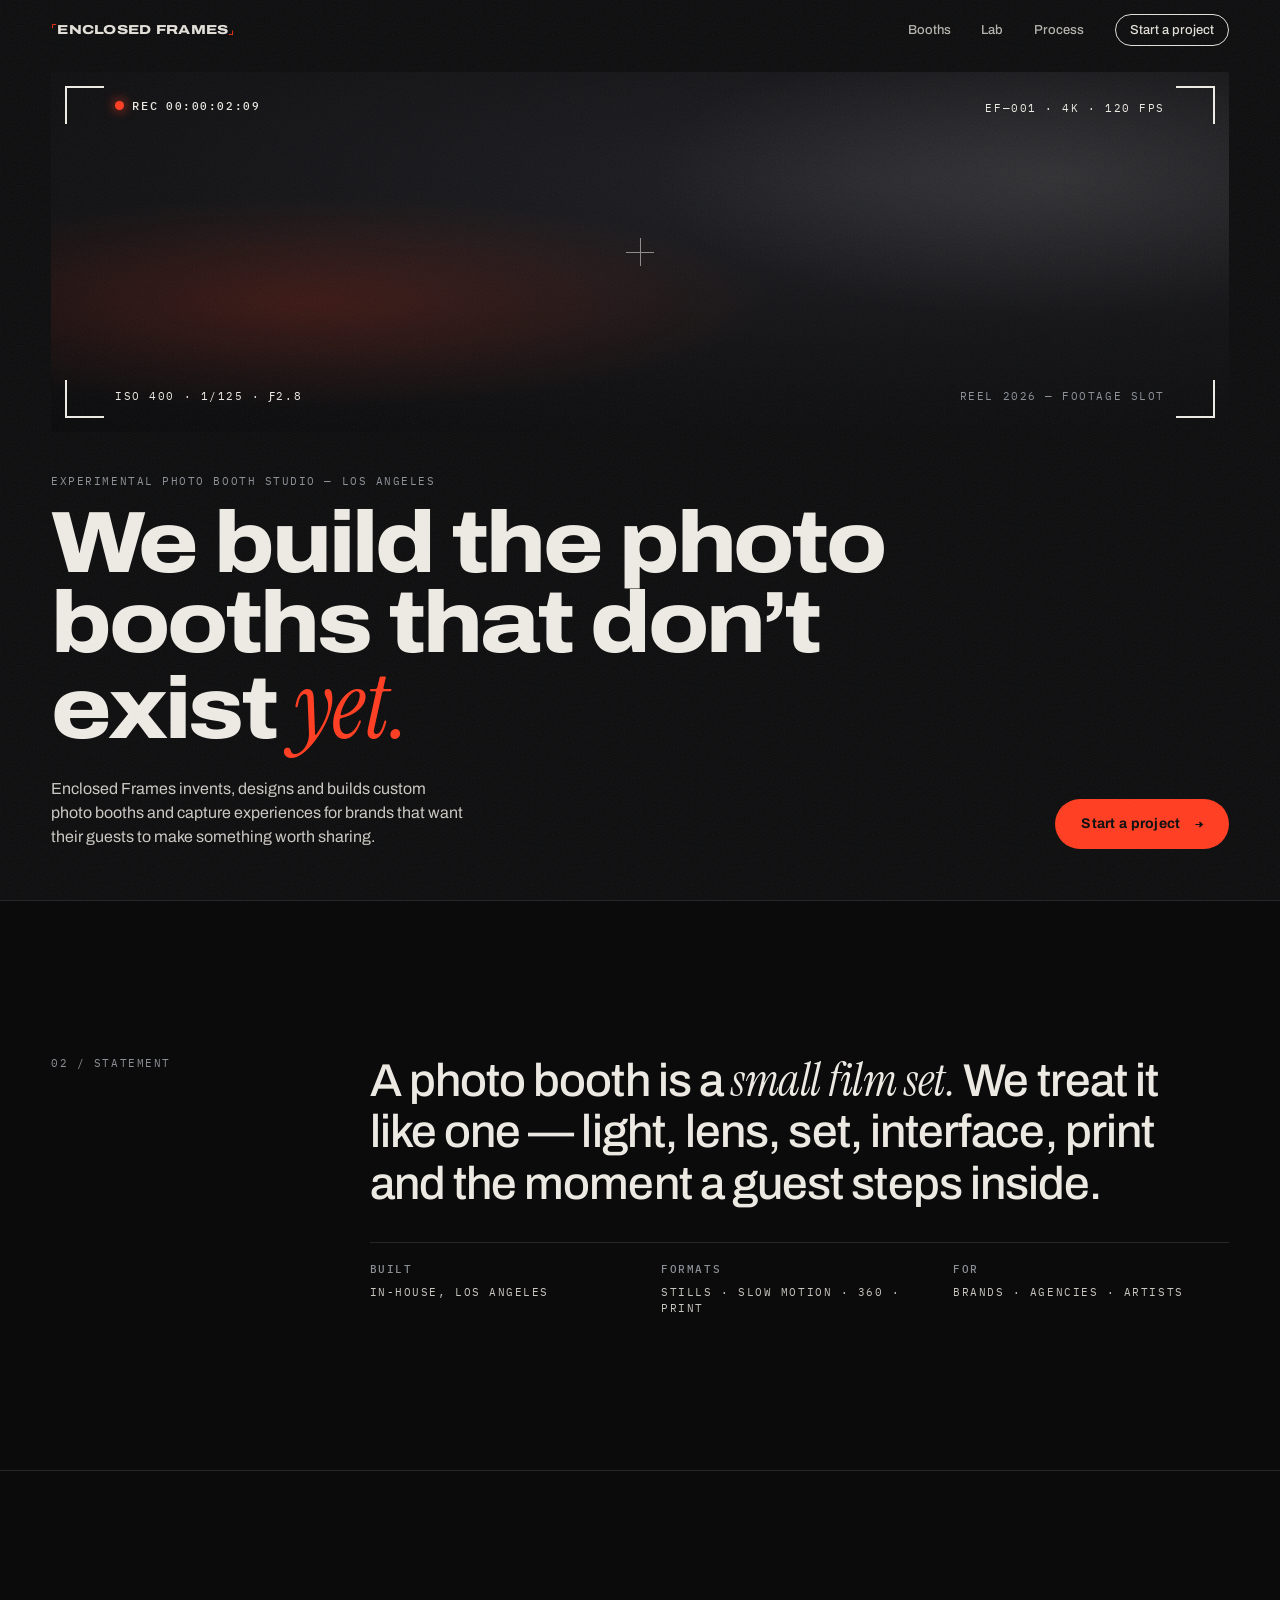
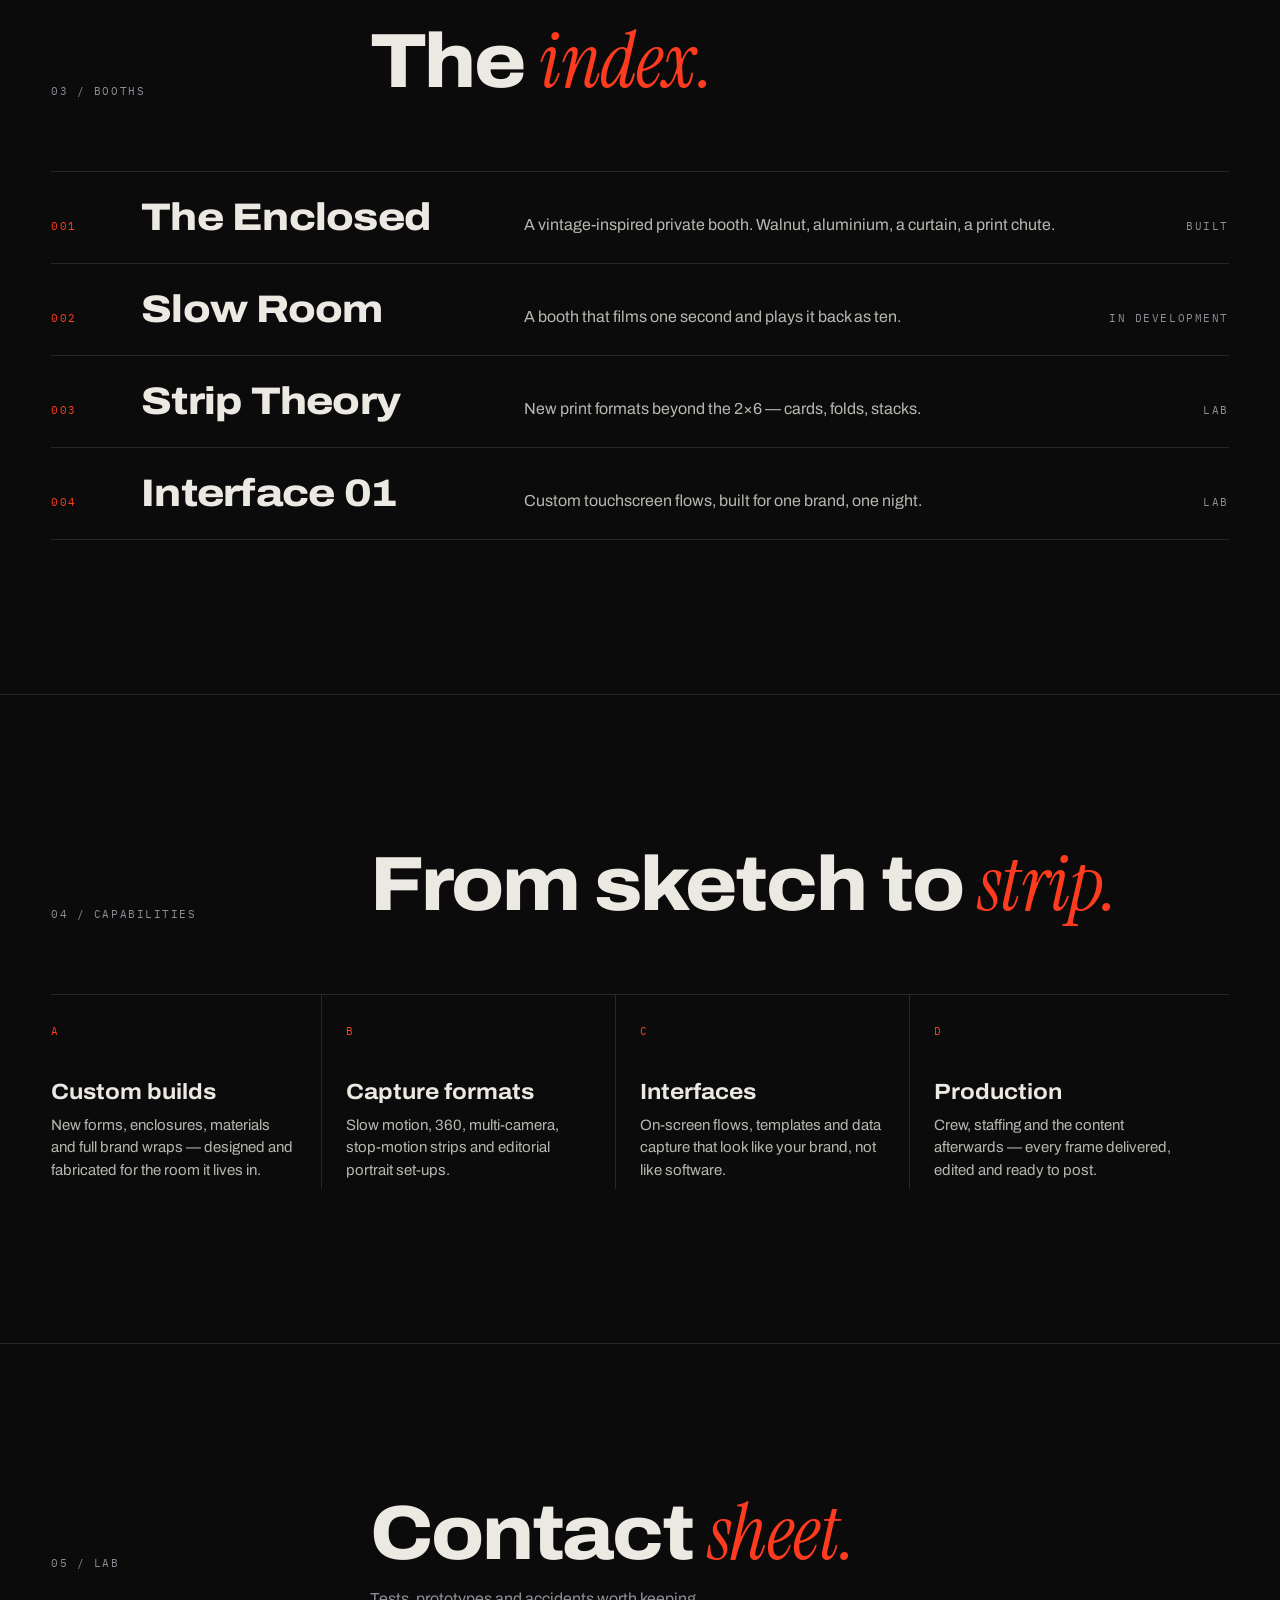
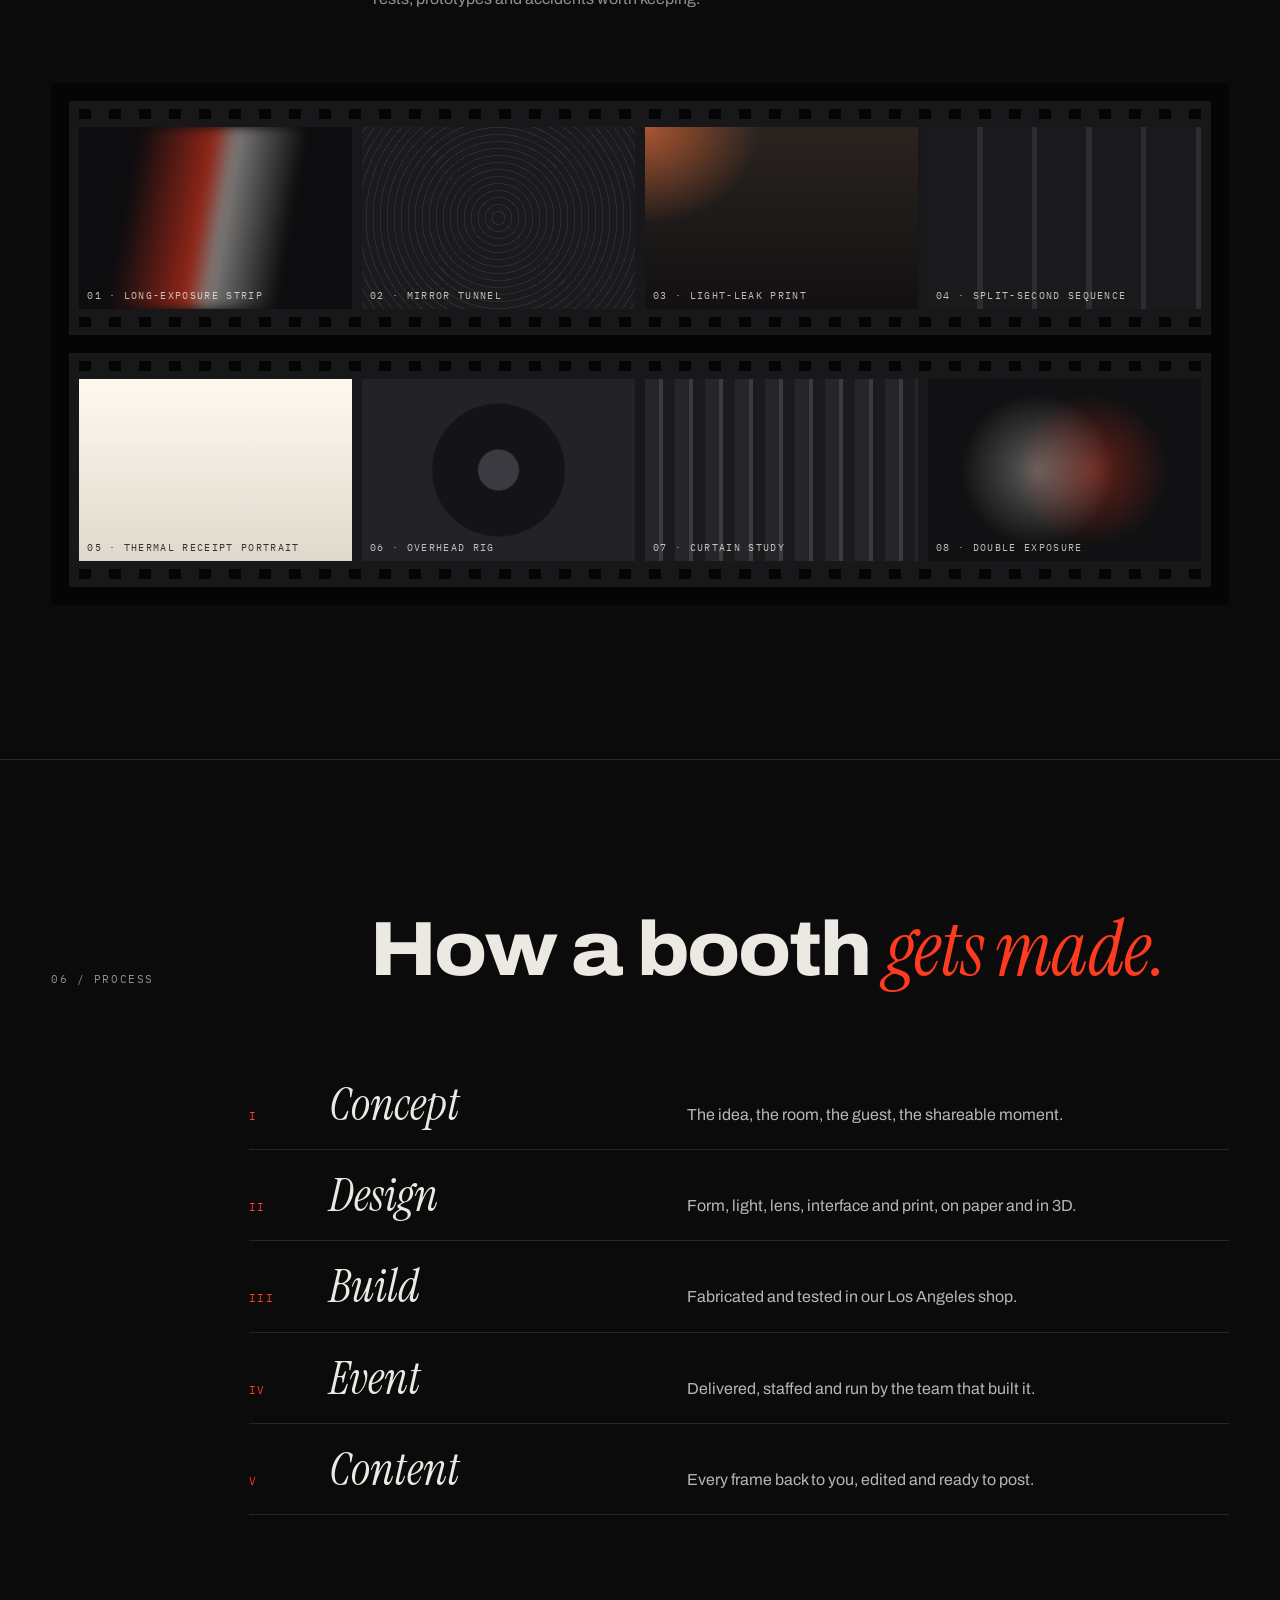
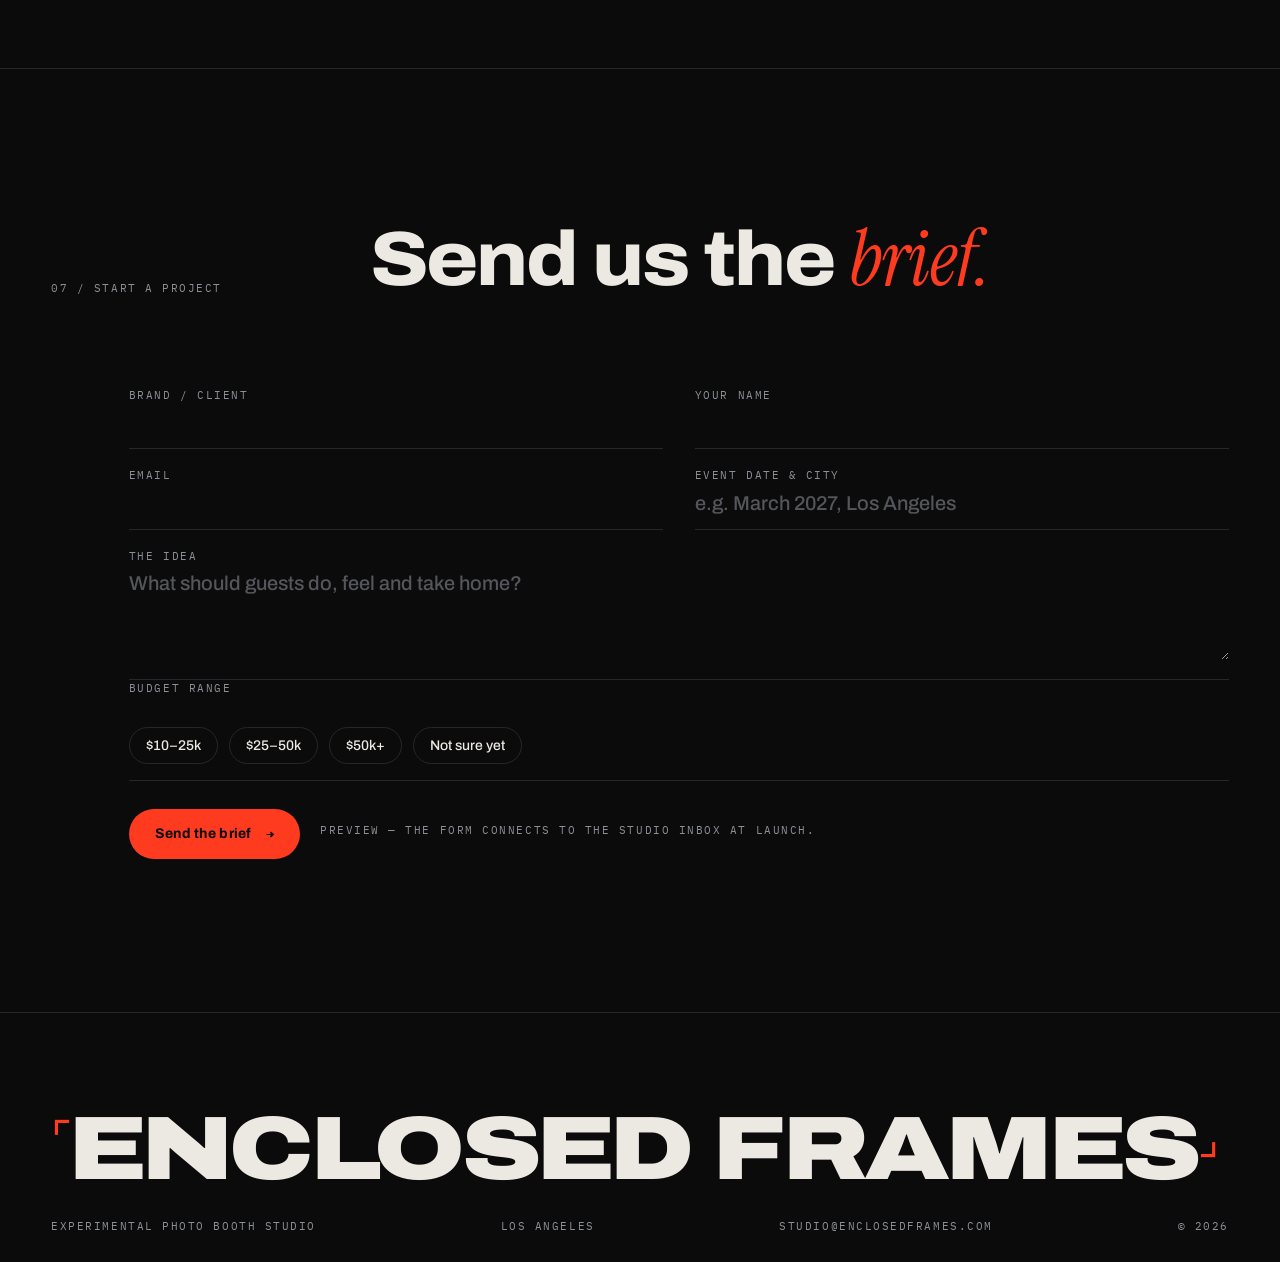
==== index.html @ 7ecc2f91 "Homepage concept: experimental photo booth studio Editorial production identity: off-black/paper/alu" ====
<!DOCTYPE html>
<html lang="en">
<head>
  <meta charset="UTF-8">
  <meta name="viewport" content="width=device-width, initial-scale=1, viewport-fit=cover">
  <title>Enclosed Frames — Experimental Photo Booth Studio</title>
  <meta name="description" content="Enclosed Frames is an experimental photo booth studio in Los Angeles. We invent, design and build photo booths that don't exist yet.">
  <meta name="theme-color" content="#0B0B0C">
  <meta name="color-scheme" content="dark">
  <link rel="icon" href="favicon.svg" type="image/svg+xml">
  <link rel="preconnect" href="https://fonts.googleapis.com">
  <link rel="preconnect" href="https://fonts.gstatic.com" crossorigin>
  <link href="https://fonts.googleapis.com/css2?family=Archivo:wdth,wght@62..125,300..900&family=IBM+Plex+Mono:wght@400;500&family=Instrument+Serif:ital@0;1&display=swap" rel="stylesheet">
  <link rel="stylesheet" href="styles.css">
</head>
<body>
  <header class="top">
    <a class="mark" href="#top" aria-label="Enclosed Frames home"><span class="br">⌜</span>Enclosed Frames<span class="br">⌟</span></a>
    <nav aria-label="Primary">
      <a href="#booths">Booths</a><a href="#lab">Lab</a><a href="#process">Process</a>
      <a class="cta" href="#brief">Start a project</a>
    </nav>
  </header>

  <main id="top">
    <!-- 01 · HERO — a live viewfinder. The reel drops into .vf-media when footage exists. -->
    <section class="hero">
      <div class="vf" aria-hidden="true">
        <span class="c tl"></span><span class="c tr"></span><span class="c bl"></span><span class="c br"></span>
        <div class="vf-media"></div>
        <div class="hud hud-tl"><span class="rec"></span>REC <span class="mono" id="tc">00:00:00:00</span></div>
        <div class="hud hud-tr mono">EF—001 · 4K · 120 FPS</div>
        <div class="hud hud-bl mono">ISO 400 · 1/125 · ƒ2.8</div>
        <div class="hud hud-br mono">REEL 2026 — FOOTAGE SLOT</div>
        <div class="vf-cross"></div>
      </div>
      <div class="hero-copy">
        <p class="kicker mono">Experimental photo booth studio — Los Angeles</p>
        <h1>We build the photo booths that don’t exist <em>yet.</em></h1>
        <div class="hero-foot">
          <p>Enclosed Frames invents, designs and builds custom photo booths and capture experiences for brands that want their guests to make something worth sharing.</p>
          <a class="btn" href="#brief">Start a project <span>→</span></a>
        </div>
      </div>
    </section>

    <!-- 02 · STATEMENT -->
    <section class="statement reveal">
      <p class="idx mono">02 / Statement</p>
      <p class="big">A photo booth is a <em>small film set.</em> We treat it like one — light, lens, set, interface, print and the moment a guest steps inside.</p>
      <ul class="facts mono">
        <li><b>Built</b>In-house, Los Angeles</li>
        <li><b>Formats</b>Stills · Slow motion · 360 · Print</li>
        <li><b>For</b>Brands · Agencies · Artists</li>
      </ul>
    </section>

    <!-- 03 · BOOTHS — an index, like a production slate. Replace placeholders with real projects + footage. -->
    <section class="booths reveal" id="booths">
      <div class="sec-head"><p class="idx mono">03 / Booths</p><h2>The <em>index.</em></h2></div>
      <ol class="index">
        <li><span class="n mono">001</span><span class="t">The Enclosed</span><span class="d">A vintage-inspired private booth. Walnut, aluminium, a curtain, a print chute.</span><span class="s mono">Built</span></li>
        <li><span class="n mono">002</span><span class="t">Slow Room</span><span class="d">A booth that films one second and plays it back as ten.</span><span class="s mono">In development</span></li>
        <li><span class="n mono">003</span><span class="t">Strip Theory</span><span class="d">New print formats beyond the 2×6 — cards, folds, stacks.</span><span class="s mono">Lab</span></li>
        <li><span class="n mono">004</span><span class="t">Interface 01</span><span class="d">Custom touchscreen flows, built for one brand, one night.</span><span class="s mono">Lab</span></li>
      </ol>
    </section>

    <!-- 04 · CAPABILITIES -->
    <section class="caps reveal">
      <div class="sec-head"><p class="idx mono">04 / Capabilities</p><h2>From sketch to <em>strip.</em></h2></div>
      <div class="grid">
        <article><p class="mono">A</p><h3>Custom builds</h3><p>New forms, enclosures, materials and full brand wraps — designed and fabricated for the room it lives in.</p></article>
        <article><p class="mono">B</p><h3>Capture formats</h3><p>Slow motion, 360, multi-camera, stop-motion strips and editorial portrait set-ups.</p></article>
        <article><p class="mono">C</p><h3>Interfaces</h3><p>On-screen flows, templates and data capture that look like your brand, not like software.</p></article>
        <article><p class="mono">D</p><h3>Production</h3><p>Crew, staffing and the content afterwards — every frame delivered, edited and ready to post.</p></article>
      </div>
    </section>

    <!-- 05 · LAB — a contact sheet. Each frame is a slot for a test still or clip. -->
    <section class="lab reveal" id="lab">
      <div class="sec-head"><p class="idx mono">05 / Lab</p><h2>Contact <em>sheet.</em></h2><p class="sub">Tests, prototypes and accidents worth keeping.</p></div>
      <div class="sheet">
        <div class="strip">
          <figure class="f f1"><figcaption class="mono">01 · Long-exposure strip</figcaption></figure>
          <figure class="f f2"><figcaption class="mono">02 · Mirror tunnel</figcaption></figure>
          <figure class="f f3"><figcaption class="mono">03 · Light-leak print</figcaption></figure>
          <figure class="f f4"><figcaption class="mono">04 · Split-second sequence</figcaption></figure>
        </div>
        <div class="strip">
          <figure class="f f5"><figcaption class="mono">05 · Thermal receipt portrait</figcaption></figure>
          <figure class="f f6"><figcaption class="mono">06 · Overhead rig</figcaption></figure>
          <figure class="f f7"><figcaption class="mono">07 · Curtain study</figcaption></figure>
          <figure class="f f8"><figcaption class="mono">08 · Double exposure</figcaption></figure>
        </div>
      </div>
    </section>

    <!-- 06 · PROCESS — film credits -->
    <section class="process reveal" id="process">
      <div class="sec-head"><p class="idx mono">06 / Process</p><h2>How a booth <em>gets made.</em></h2></div>
      <ol class="credits">
        <li><span class="mono">I</span><b>Concept</b><span>The idea, the room, the guest, the shareable moment.</span></li>
        <li><span class="mono">II</span><b>Design</b><span>Form, light, lens, interface and print, on paper and in 3D.</span></li>
        <li><span class="mono">III</span><b>Build</b><span>Fabricated and tested in our Los Angeles shop.</span></li>
        <li><span class="mono">IV</span><b>Event</b><span>Delivered, staffed and run by the team that built it.</span></li>
        <li><span class="mono">V</span><b>Content</b><span>Every frame back to you, edited and ready to post.</span></li>
      </ol>
    </section>

    <!-- 07 · BRIEF — a call sheet -->
    <section class="brief reveal" id="brief">
      <div class="sec-head"><p class="idx mono">07 / Start a project</p><h2>Send us the <em>brief.</em></h2></div>
      <form class="callsheet" id="briefForm" novalidate>
        <label><span class="mono">Brand / Client</span><input name="brand" required autocomplete="organization"></label>
        <label><span class="mono">Your name</span><input name="name" required autocomplete="name"></label>
        <label><span class="mono">Email</span><input name="email" type="email" required autocomplete="email"></label>
        <label><span class="mono">Event date &amp; city</span><input name="when" placeholder="e.g. March 2027, Los Angeles"></label>
        <label class="wide"><span class="mono">The idea</span><textarea name="idea" rows="4" placeholder="What should guests do, feel and take home?"></textarea></label>
        <fieldset class="wide"><legend class="mono">Budget range</legend>
          <label class="chip"><input type="radio" name="budget" value="10-25k"><span>$10–25k</span></label>
          <label class="chip"><input type="radio" name="budget" value="25-50k"><span>$25–50k</span></label>
          <label class="chip"><input type="radio" name="budget" value="50k+"><span>$50k+</span></label>
          <label class="chip"><input type="radio" name="budget" value="unsure"><span>Not sure yet</span></label>
        </fieldset>
        <div class="wide send"><button class="btn" type="submit">Send the brief <span>→</span></button><p class="note mono" id="briefNote">Preview — the form connects to the studio inbox at launch.</p></div>
      </form>
    </section>
  </main>

  <footer class="foot">
    <p class="wordmark"><span class="br">⌜</span>Enclosed Frames<span class="br">⌟</span></p>
    <div class="foot-row mono"><span>Experimental photo booth studio</span><span>Los Angeles</span><a href="mailto:studio@enclosedframes.com">studio@enclosedframes.com</a><span>© <span id="yr">2026</span></span></div>
  </footer>
  <script src="main.js" defer></script>
</body>
</html>
---- styles.css ----
/* Enclosed Frames — identity
   Ink #0B0B0C · Paper #ECE9E3 · Aluminium #8C9096 · Line #26272A · Tally Red #FF3B1F (the camera's REC light: use sparingly)
   Archivo (wide, heavy) for display · Instrument Serif italic for one word per headline · IBM Plex Mono for slate/timecode labels.
   Brand device: viewfinder crop brackets ⌜ ⌟. */
:root {
  --ink: #0B0B0C; --ink-2: #131315; --paper: #ECE9E3; --alu: #8C9096; --line: #26272A; --tally: #FF3B1F;
  --sans: 'Archivo', 'Helvetica Neue', Arial, sans-serif; --serif: 'Instrument Serif', Georgia, serif; --mono: 'IBM Plex Mono', ui-monospace, monospace;
  --pad: clamp(16px, 4vw, 56px);
}
* { box-sizing: border-box; margin: 0; padding: 0; }
html { scroll-behavior: smooth; -webkit-text-size-adjust: 100%; }
body { background: var(--ink); color: var(--paper); font: 400 16px/1.5 var(--sans); -webkit-font-smoothing: antialiased; overflow-x: hidden; }
a { color: inherit; text-decoration: none; }
.mono { font-family: var(--mono); font-size: 11px; letter-spacing: .14em; text-transform: uppercase; }
em { font-family: var(--serif); font-style: italic; font-weight: 400; letter-spacing: -.01em; }
.br { color: var(--tally); font-family: var(--mono); font-weight: 400; }

/* film grain over everything */
body::after { content: ''; position: fixed; inset: 0; pointer-events: none; z-index: 50; opacity: .07; mix-blend-mode: screen;
  background-image: url("data:image/svg+xml,%3Csvg xmlns='http://www.w3.org/2000/svg' width='160' height='160'%3E%3Cfilter id='n'%3E%3CfeTurbulence type='fractalNoise' baseFrequency='.9' numOctaves='3' stitchTiles='stitch'/%3E%3C/filter%3E%3Crect width='100%25' height='100%25' filter='url(%23n)'/%3E%3C/svg%3E"); }

/* top bar */
.top { position: fixed; z-index: 40; inset: 0 0 auto; display: flex; justify-content: space-between; align-items: center; gap: 16px;
  padding: calc(14px + env(safe-area-inset-top)) var(--pad) 14px; mix-blend-mode: difference; }
.mark { font: 800 13px/1 var(--sans); font-stretch: 125%; letter-spacing: .02em; text-transform: uppercase; white-space: nowrap; }
.mark .br { mix-blend-mode: normal; }
nav { display: flex; gap: clamp(12px, 2.4vw, 32px); align-items: center; font: 500 13px var(--sans); }
nav a:not(.cta) { opacity: .8; } nav a:hover { opacity: 1; }
nav .cta { border: 1px solid currentColor; padding: 8px 14px; border-radius: 999px; }
@media (max-width: 720px) { nav a:not(.cta) { display: none; } }

/* hero: live viewfinder */
.hero { min-height: 100svh; display: grid; grid-template-rows: auto auto; align-content: space-between; padding: calc(72px + env(safe-area-inset-top)) var(--pad) var(--pad); gap: clamp(20px, 4vh, 40px); }
.vf { position: relative; height: clamp(220px, 40vh, 520px); border-radius: 2px; overflow: hidden;
  background: radial-gradient(120% 90% at 70% 30%, #1d1d21 0%, #0f0f11 55%, #070708 100%); }
.vf-media { position: absolute; inset: 0; }
.vf-media::before { content: ''; position: absolute; inset: -20%; background:
  radial-gradient(40% 30% at 30% 60%, rgba(255,59,31,.18), transparent 70%), radial-gradient(35% 40% at 75% 35%, rgba(236,233,227,.10), transparent 70%);
  animation: drift 14s ease-in-out infinite alternate; }
@keyframes drift { to { transform: translate3d(6%, -4%, 0) scale(1.08); } }
.c { position: absolute; width: clamp(22px, 3vw, 40px); height: clamp(22px, 3vw, 40px); border: 2px solid var(--paper); z-index: 2; }
.c.tl { top: 14px; left: 14px; border-right: 0; border-bottom: 0; } .c.tr { top: 14px; right: 14px; border-left: 0; border-bottom: 0; }
.c.bl { bottom: 14px; left: 14px; border-right: 0; border-top: 0; } .c.br { bottom: 14px; right: 14px; border-left: 0; border-top: 0; }
.vf-cross { position: absolute; left: 50%; top: 50%; width: 28px; height: 28px; translate: -50% -50%; z-index: 2;
  background: linear-gradient(var(--paper), var(--paper)) center/1px 100% no-repeat, linear-gradient(var(--paper), var(--paper)) center/100% 1px no-repeat; opacity: .55; }
.hud { position: absolute; z-index: 2; color: var(--paper); }
.hud-tl { top: 26px; left: 64px; font: 500 12px var(--mono); letter-spacing: .14em; display: flex; align-items: center; gap: 8px; }
.hud-tr { top: 28px; right: 64px; } .hud-bl { bottom: 28px; left: 64px; } .hud-br { bottom: 28px; right: 64px; color: var(--alu); }
.rec { width: 9px; height: 9px; border-radius: 50%; background: var(--tally); box-shadow: 0 0 12px var(--tally); animation: blink 1.2s steps(2, jump-none) infinite; }
@keyframes blink { 50% { opacity: .15; } }
@media (max-width: 720px) { .hud-tr, .hud-bl { display: none; } .hud-tl { left: 46px; top: 22px; } .hud-br { right: 46px; bottom: 22px; } }

.kicker { color: var(--alu); margin-bottom: 14px; }
h1 { font: 800 clamp(40px, 6.8vw, 116px)/.92 var(--sans); font-stretch: 112%; letter-spacing: -.035em; text-transform: none; max-width: 14ch; }
h1 em { color: var(--tally); font-size: 1.08em; }
.hero-foot { display: flex; justify-content: space-between; align-items: end; gap: 24px; margin-top: clamp(18px, 3vh, 32px); flex-wrap: wrap; }
.hero-foot p { max-width: 46ch; color: #C9C6C0; font-size: clamp(15px, 1.25vw, 18px); }
.btn { display: inline-flex; align-items: center; gap: 14px; background: var(--tally); color: var(--ink); padding: 16px 26px; border: 0; border-radius: 999px;
  font: 700 14px var(--sans); letter-spacing: .02em; cursor: pointer; transition: gap .25s, transform .25s; }
.btn:hover { gap: 22px; } .btn span { font-family: var(--mono); }

/* sections */
section:not(.hero) { padding: clamp(72px, 12vw, 160px) var(--pad); border-top: 1px solid var(--line); }
.sec-head { display: grid; grid-template-columns: minmax(0, 1fr) minmax(0, 3fr); gap: 16px 32px; align-items: end; margin-bottom: clamp(36px, 6vw, 72px); }
.sec-head .sub { grid-column: 2; color: var(--alu); }
.idx { color: var(--alu); }
h2 { font: 800 clamp(36px, 6vw, 92px)/.95 var(--sans); font-stretch: 110%; letter-spacing: -.03em; }
h2 em { color: var(--tally); }
@media (max-width: 720px) { .sec-head { grid-template-columns: 1fr; } .sec-head .sub { grid-column: 1; } }

/* statement */
.statement { display: grid; grid-template-columns: minmax(0, 1fr) minmax(0, 3fr); gap: 32px; }
.statement .big { font: 500 clamp(26px, 3.6vw, 54px)/1.12 var(--sans); letter-spacing: -.02em; }
.statement .big em { color: var(--paper); }
.facts { grid-column: 2; list-style: none; display: grid; grid-template-columns: repeat(3, minmax(0, 1fr)); gap: 16px; border-top: 1px solid var(--line); padding-top: 18px; color: #C9C6C0; }
.facts b { display: block; color: var(--alu); font-weight: 500; margin-bottom: 6px; }
@media (max-width: 720px) { .statement { grid-template-columns: 1fr; } .facts { grid-column: 1; grid-template-columns: 1fr; } }

/* booths index */
.index { list-style: none; border-top: 1px solid var(--line); }
.index li { display: grid; grid-template-columns: 70px minmax(0, 2fr) minmax(0, 3fr) 140px; gap: 20px; align-items: baseline; padding: 26px 0; border-bottom: 1px solid var(--line); transition: padding .3s, background .3s; }
.index li:hover { padding-left: 14px; background: linear-gradient(90deg, rgba(255,59,31,.06), transparent 60%); }
.index .n { color: var(--tally); } .index .t { font: 800 clamp(24px, 3vw, 44px)/1 var(--sans); font-stretch: 115%; letter-spacing: -.02em; }
.index .d { color: #B9B6B0; } .index .s { color: var(--alu); text-align: right; }
@media (max-width: 720px) { .index li { grid-template-columns: 48px 1fr; } .index .d { grid-column: 2; } .index .s { grid-column: 2; text-align: left; } }

/* capabilities */
.caps .grid { display: grid; grid-template-columns: repeat(4, minmax(0, 1fr)); border-top: 1px solid var(--line); }
.caps article { padding: 28px 24px 8px 0; border-right: 1px solid var(--line); margin-right: 24px; }
.caps article:last-child { border-right: 0; }
.caps article .mono { color: var(--tally); margin-bottom: 40px; }
.caps h3 { font: 700 22px var(--sans); font-stretch: 110%; margin-bottom: 10px; } .caps article p:not(.mono) { color: #B9B6B0; font-size: 15px; }
@media (max-width: 900px) { .caps .grid { grid-template-columns: repeat(2, minmax(0, 1fr)); } .caps article:nth-child(2) { border-right: 0; } }
@media (max-width: 560px) { .caps .grid { grid-template-columns: 1fr; } .caps article { border-right: 0; border-bottom: 1px solid var(--line); margin-right: 0; padding-bottom: 24px; } .caps article .mono { margin-bottom: 16px; } }

/* lab contact sheet: film strips with sprocket holes */
.sheet { display: grid; gap: 18px; background: #050506; padding: 18px; border-radius: 2px; }
.strip { position: relative; display: grid; grid-template-columns: repeat(4, minmax(0, 1fr)); gap: 10px; padding: 26px 10px; background: #18181a; }
.strip::before, .strip::after { content: ''; position: absolute; left: 0; right: 0; height: 10px;
  background: repeating-linear-gradient(90deg, transparent 0 10px, #050506 10px 22px, transparent 22px 30px); }
.strip::before { top: 8px; } .strip::after { bottom: 8px; }
.f { position: relative; aspect-ratio: 3 / 2; overflow: hidden; background: #0d0d0f; }
.f figcaption { position: absolute; left: 8px; bottom: 6px; font-size: 9.5px; color: var(--paper); opacity: .8; }
.f::before { content: ''; position: absolute; inset: 0; }
.f1::before { background: linear-gradient(100deg, transparent 20%, rgba(255,59,31,.55) 45%, rgba(236,233,227,.5) 52%, transparent 75%); filter: blur(6px); }
.f2::before { background: repeating-radial-gradient(circle at 50% 50%, #1b1b1e 0 6px, #2b2b30 6px 7px); }
.f3::before { background: radial-gradient(70% 90% at 0% 0%, rgba(255,120,60,.6), transparent 60%), linear-gradient(#2a2420, #121012); }
.f4::before { background: repeating-linear-gradient(90deg, #1a1a1d 0 18%, #2c2c31 18% 20%); }
.f5::before { background: linear-gradient(#e9e5dc, #cfcac0); filter: contrast(1.2); }
.f5 figcaption { color: var(--ink); }
.f6::before { background: radial-gradient(circle at 50% 50%, #3a3a40 0 12%, #141416 13% 40%, #232327 41%); }
.f7::before { background: repeating-linear-gradient(90deg, #26262a 0 14px, #3a3a40 14px 18px, #1b1b1e 18px 30px); }
.f8::before { background: radial-gradient(40% 60% at 40% 50%, rgba(236,233,227,.35), transparent 70%), radial-gradient(40% 60% at 60% 50%, rgba(255,59,31,.35), transparent 70%), #111113; }
@media (max-width: 720px) { .strip { grid-template-columns: repeat(2, minmax(0, 1fr)); } }

/* process: film credits */
.credits { list-style: none; max-width: 980px; margin-left: auto; }
.credits li { display: grid; grid-template-columns: 60px minmax(0, 1fr) minmax(0, 1.6fr); gap: 20px; align-items: baseline; padding: 22px 0; border-bottom: 1px solid var(--line); }
.credits li .mono { color: var(--tally); }
.credits b { font: 400 clamp(30px, 3.6vw, 52px)/1 var(--serif); font-style: italic; }
.credits li > span:last-child { color: #B9B6B0; }
@media (max-width: 720px) { .credits li { grid-template-columns: 40px 1fr; } .credits li > span:last-child { grid-column: 2; } }

/* brief: call sheet */
.callsheet { display: grid; grid-template-columns: repeat(2, minmax(0, 1fr)); gap: 0 32px; max-width: 1100px; margin-left: auto; }
.callsheet label, .callsheet fieldset { display: block; border: 0; border-bottom: 1px solid var(--line); padding: 18px 0 12px; }
.callsheet .wide { grid-column: 1 / -1; }
.callsheet .mono, .callsheet legend { display: block; color: var(--alu); margin-bottom: 8px; }
.callsheet input:not([type=radio]), .callsheet textarea { width: 100%; background: transparent; border: 0; color: var(--paper); font: 500 20px var(--sans); outline: none; resize: vertical; }
.callsheet input::placeholder, .callsheet textarea::placeholder { color: #55565B; }
.callsheet label:focus-within { border-bottom-color: var(--tally); }
.chip { display: inline-block !important; border: 0 !important; padding: 0 !important; margin: 4px 8px 4px 0; cursor: pointer; }
.chip input { position: absolute; opacity: 0; }
.chip span { display: inline-block; padding: 10px 16px; border: 1px solid var(--line); border-radius: 999px; font: 500 14px var(--sans); }
.chip input:checked + span { background: var(--paper); color: var(--ink); border-color: var(--paper); }
.chip input:focus-visible + span { outline: 2px solid var(--tally); outline-offset: 2px; }
.send { display: flex; align-items: center; gap: 20px; flex-wrap: wrap; padding-top: 28px; border: 0 !important; }
.note { color: var(--alu); }
@media (max-width: 720px) { .callsheet { grid-template-columns: 1fr; } }

/* footer */
.foot { padding: clamp(48px, 8vw, 96px) var(--pad) calc(28px + env(safe-area-inset-bottom)); border-top: 1px solid var(--line); }
.wordmark { font: 900 clamp(32px, 7.4vw, 170px)/.9 var(--sans); font-stretch: 125%; letter-spacing: -.04em; text-transform: uppercase; white-space: nowrap; overflow: hidden; }
.wordmark .br { font-size: .5em; vertical-align: .55em; }
.foot-row { display: flex; flex-wrap: wrap; justify-content: space-between; gap: 12px 24px; margin-top: 28px; color: var(--alu); }
.foot-row a:hover { color: var(--tally); }

/* reveal on scroll */
.reveal { opacity: 0; transform: translateY(28px); transition: opacity .9s ease, transform .9s cubic-bezier(.2,.7,.2,1); }
.reveal.in { opacity: 1; transform: none; }
:focus-visible { outline: 2px solid var(--tally); outline-offset: 3px; }
@media (prefers-reduced-motion: reduce) {
  html { scroll-behavior: auto; } .reveal { opacity: 1; transform: none; transition: none; }
  .vf-media::before, .rec { animation: none; }
}
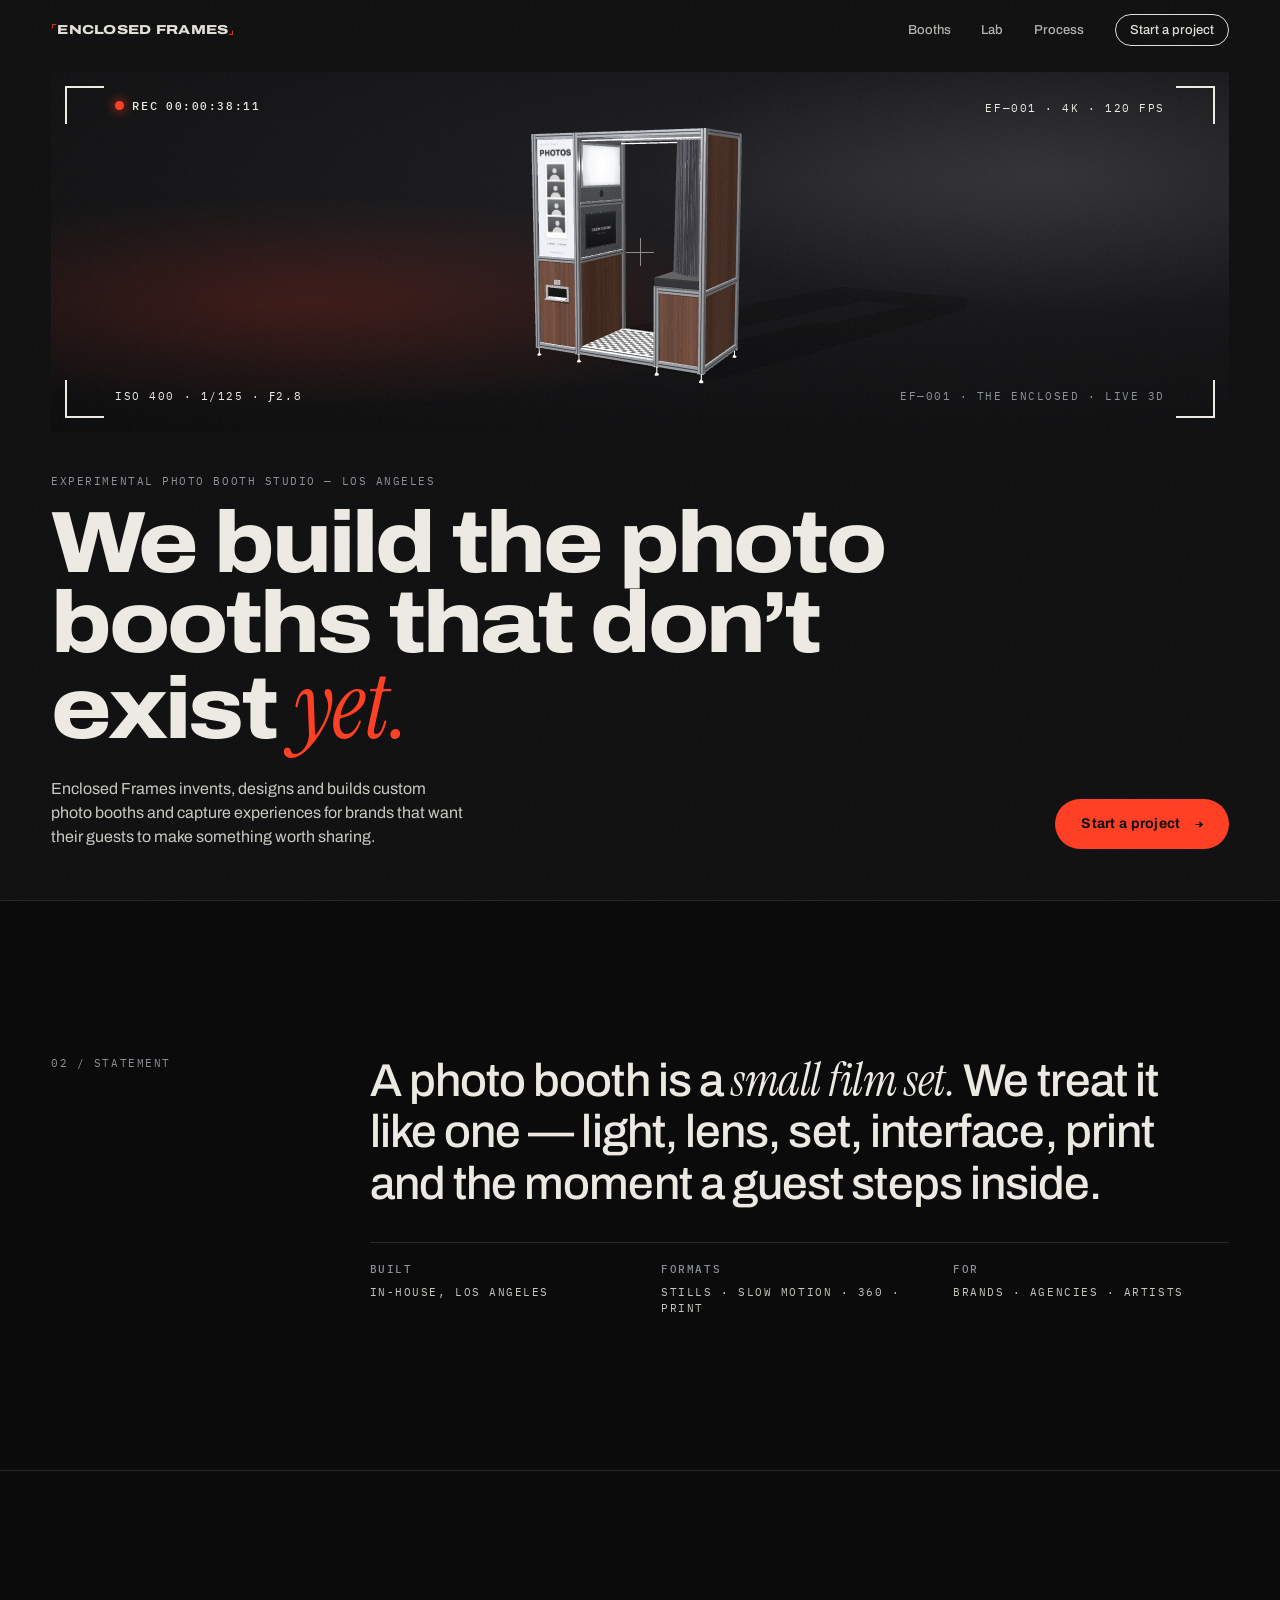
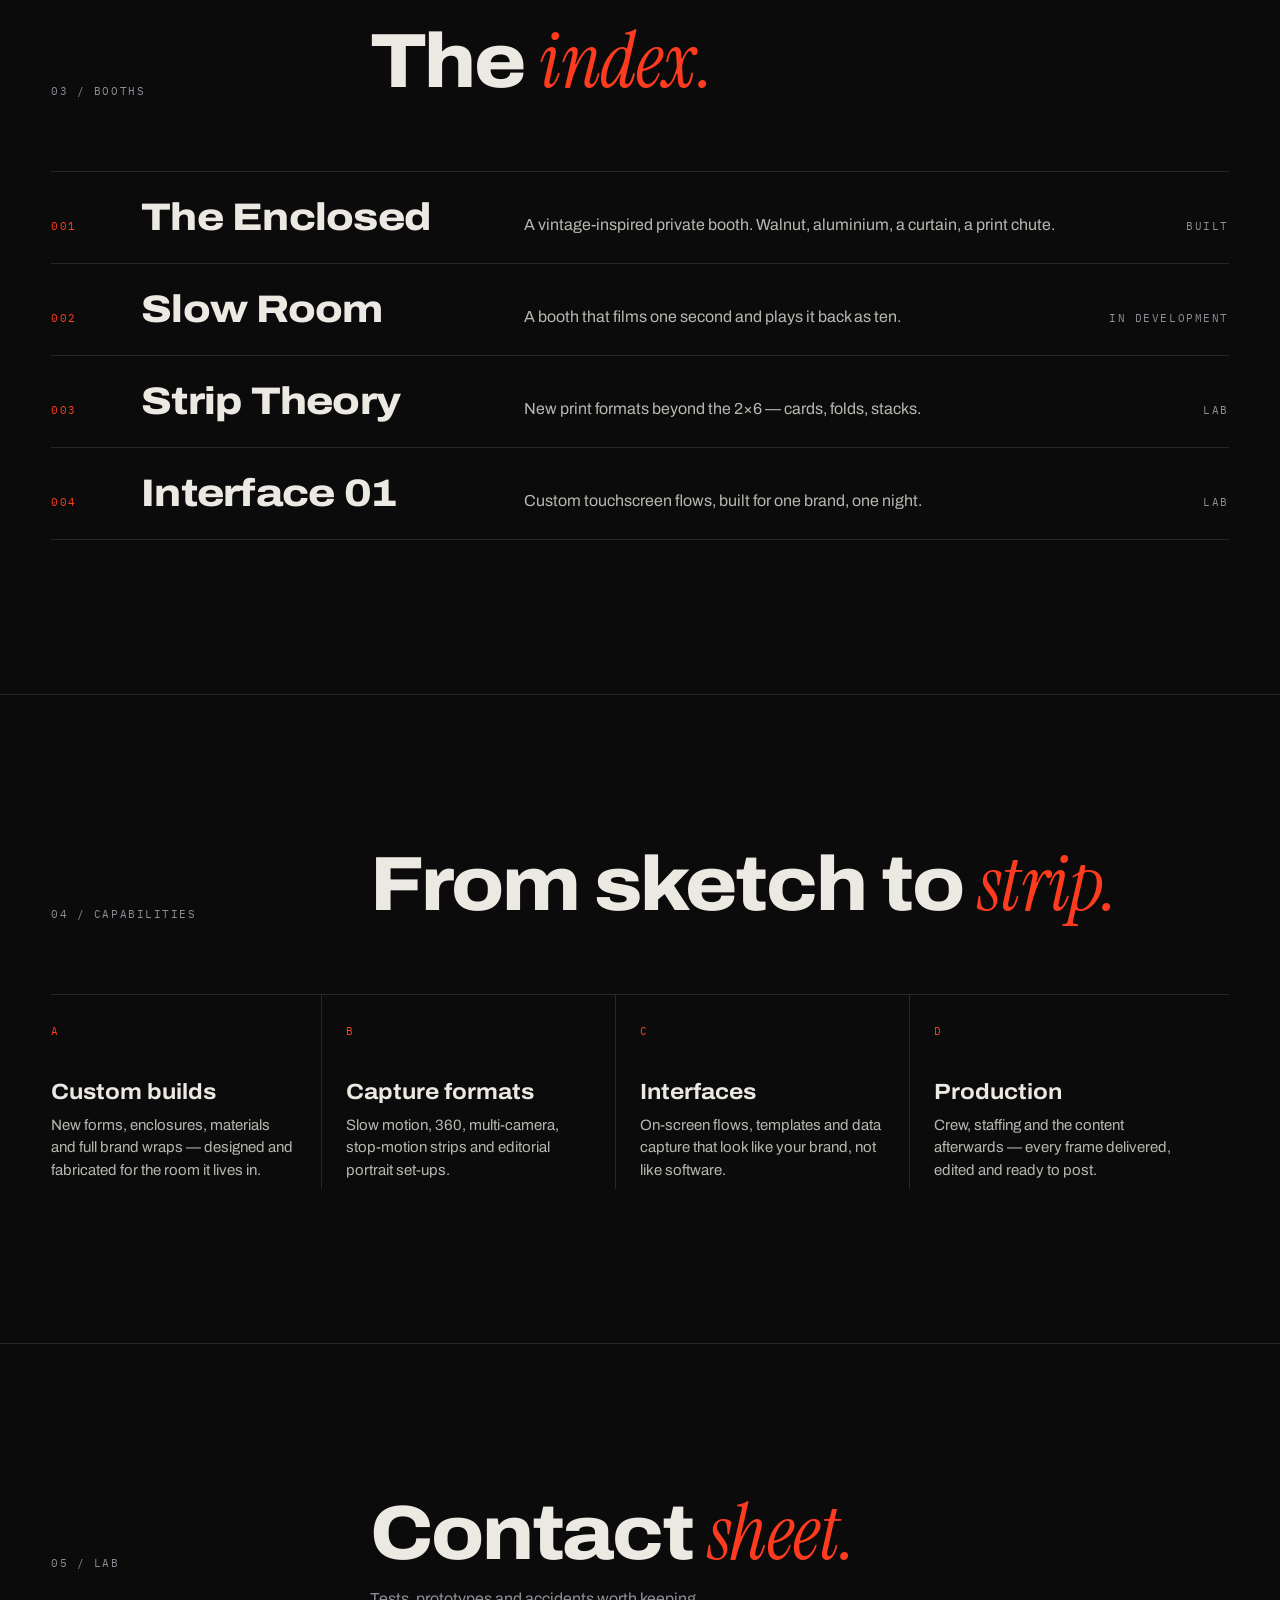
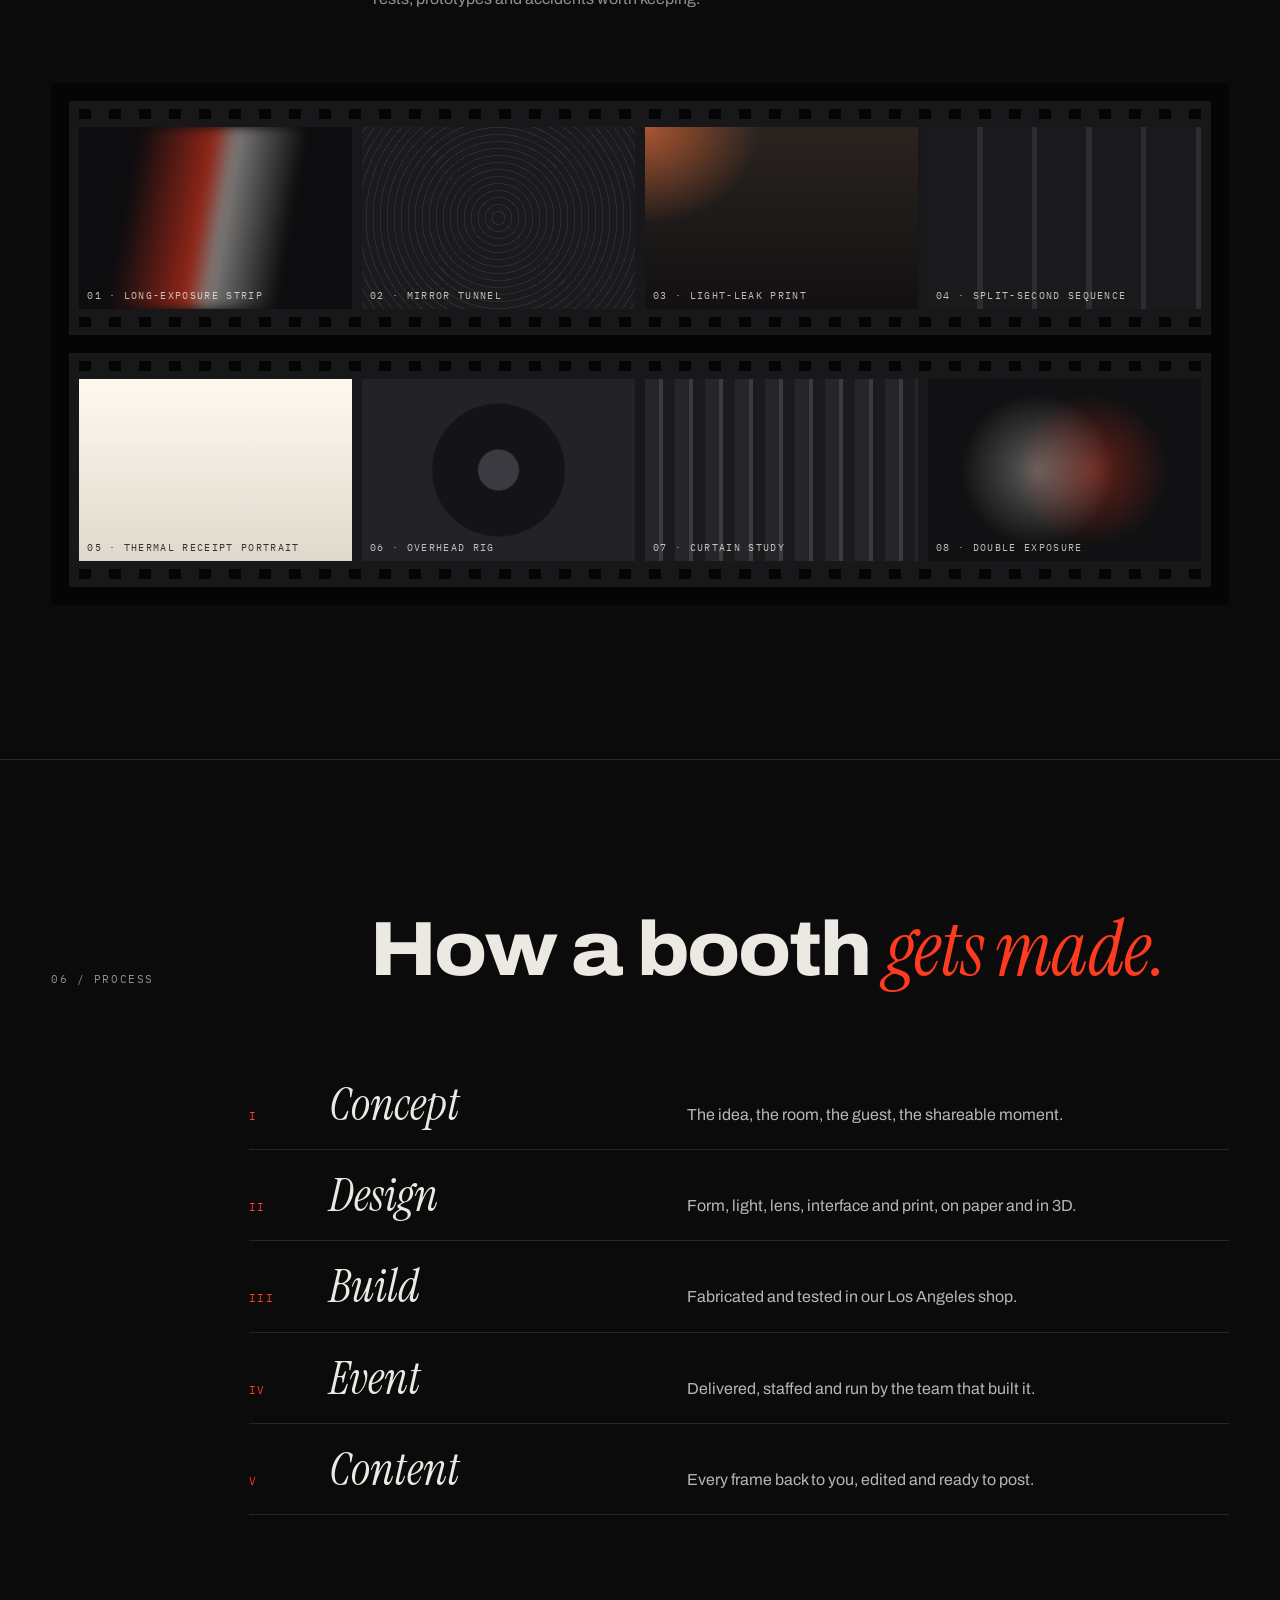
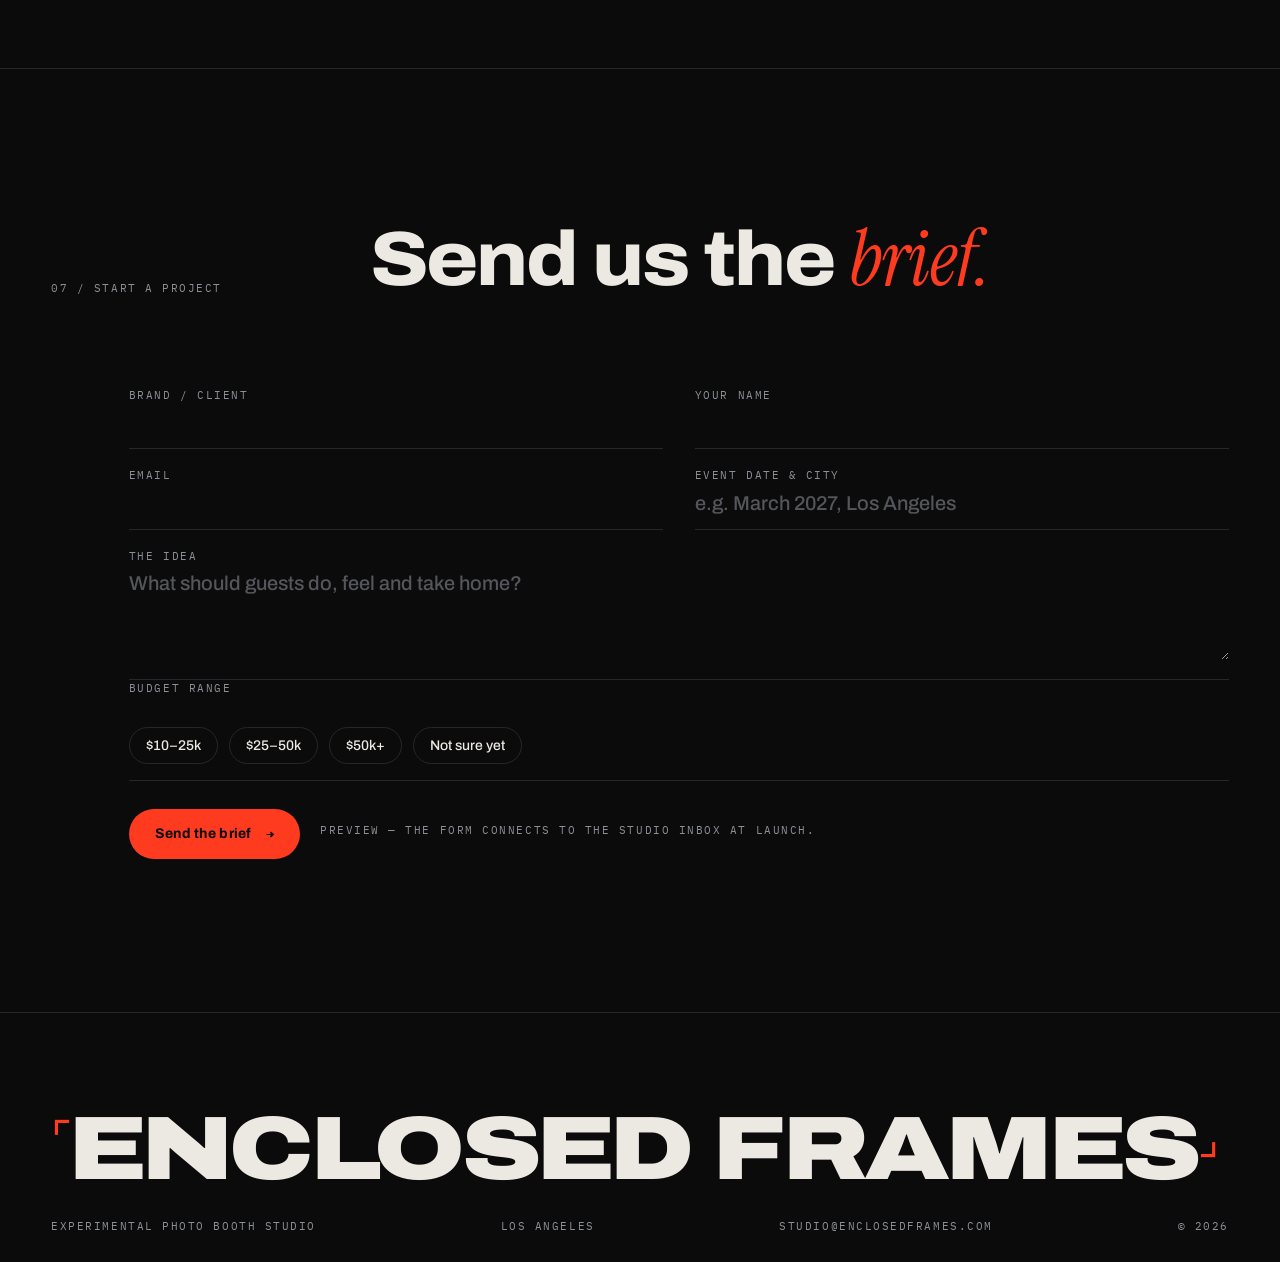
==== commit 2abec0f4: "Hero: live 3D model of EF—001 The Enclosed in the viewfinder The owner's three.js booth model, rebra" ====
--- a/index.html
+++ b/index.html
@@ -25,13 +25,13 @@
   <main id="top">
     <!-- 01 · HERO — a live viewfinder. The reel drops into .vf-media when footage exists. -->
     <section class="hero">
-      <div class="vf" aria-hidden="true">
+      <div class="vf" role="img" aria-label="EF—001 The Enclosed, a live 3D model of the booth">
         <span class="c tl"></span><span class="c tr"></span><span class="c bl"></span><span class="c br"></span>
         <div class="vf-media"></div>
         <div class="hud hud-tl"><span class="rec"></span>REC <span class="mono" id="tc">00:00:00:00</span></div>
         <div class="hud hud-tr mono">EF—001 · 4K · 120 FPS</div>
         <div class="hud hud-bl mono">ISO 400 · 1/125 · ƒ2.8</div>
-        <div class="hud hud-br mono">REEL 2026 — FOOTAGE SLOT</div>
+        <div class="hud hud-br mono" id="vfLabel">REEL 2026 — FOOTAGE SLOT</div>
         <div class="vf-cross"></div>
       </div>
       <div class="hero-copy">
--- a/styles.css
+++ b/styles.css
@@ -33,7 +33,9 @@
 .hero { min-height: 100svh; display: grid; grid-template-rows: auto auto; align-content: space-between; padding: calc(72px + env(safe-area-inset-top)) var(--pad) var(--pad); gap: clamp(20px, 4vh, 40px); }
 .vf { position: relative; height: clamp(220px, 40vh, 520px); border-radius: 2px; overflow: hidden;
   background: radial-gradient(120% 90% at 70% 30%, #1d1d21 0%, #0f0f11 55%, #070708 100%); }
-.vf-media { position: absolute; inset: 0; }
+.vf-media { position: absolute; inset: 0; z-index: 1; }
+.vf-media canvas { position: relative; z-index: 1; display: block; opacity: 0; transition: opacity 1.2s ease; }
+.vf-media.live canvas { opacity: 1; }
 .vf-media::before { content: ''; position: absolute; inset: -20%; background:
   radial-gradient(40% 30% at 30% 60%, rgba(255,59,31,.18), transparent 70%), radial-gradient(35% 40% at 75% 35%, rgba(236,233,227,.10), transparent 70%);
   animation: drift 14s ease-in-out infinite alternate; }
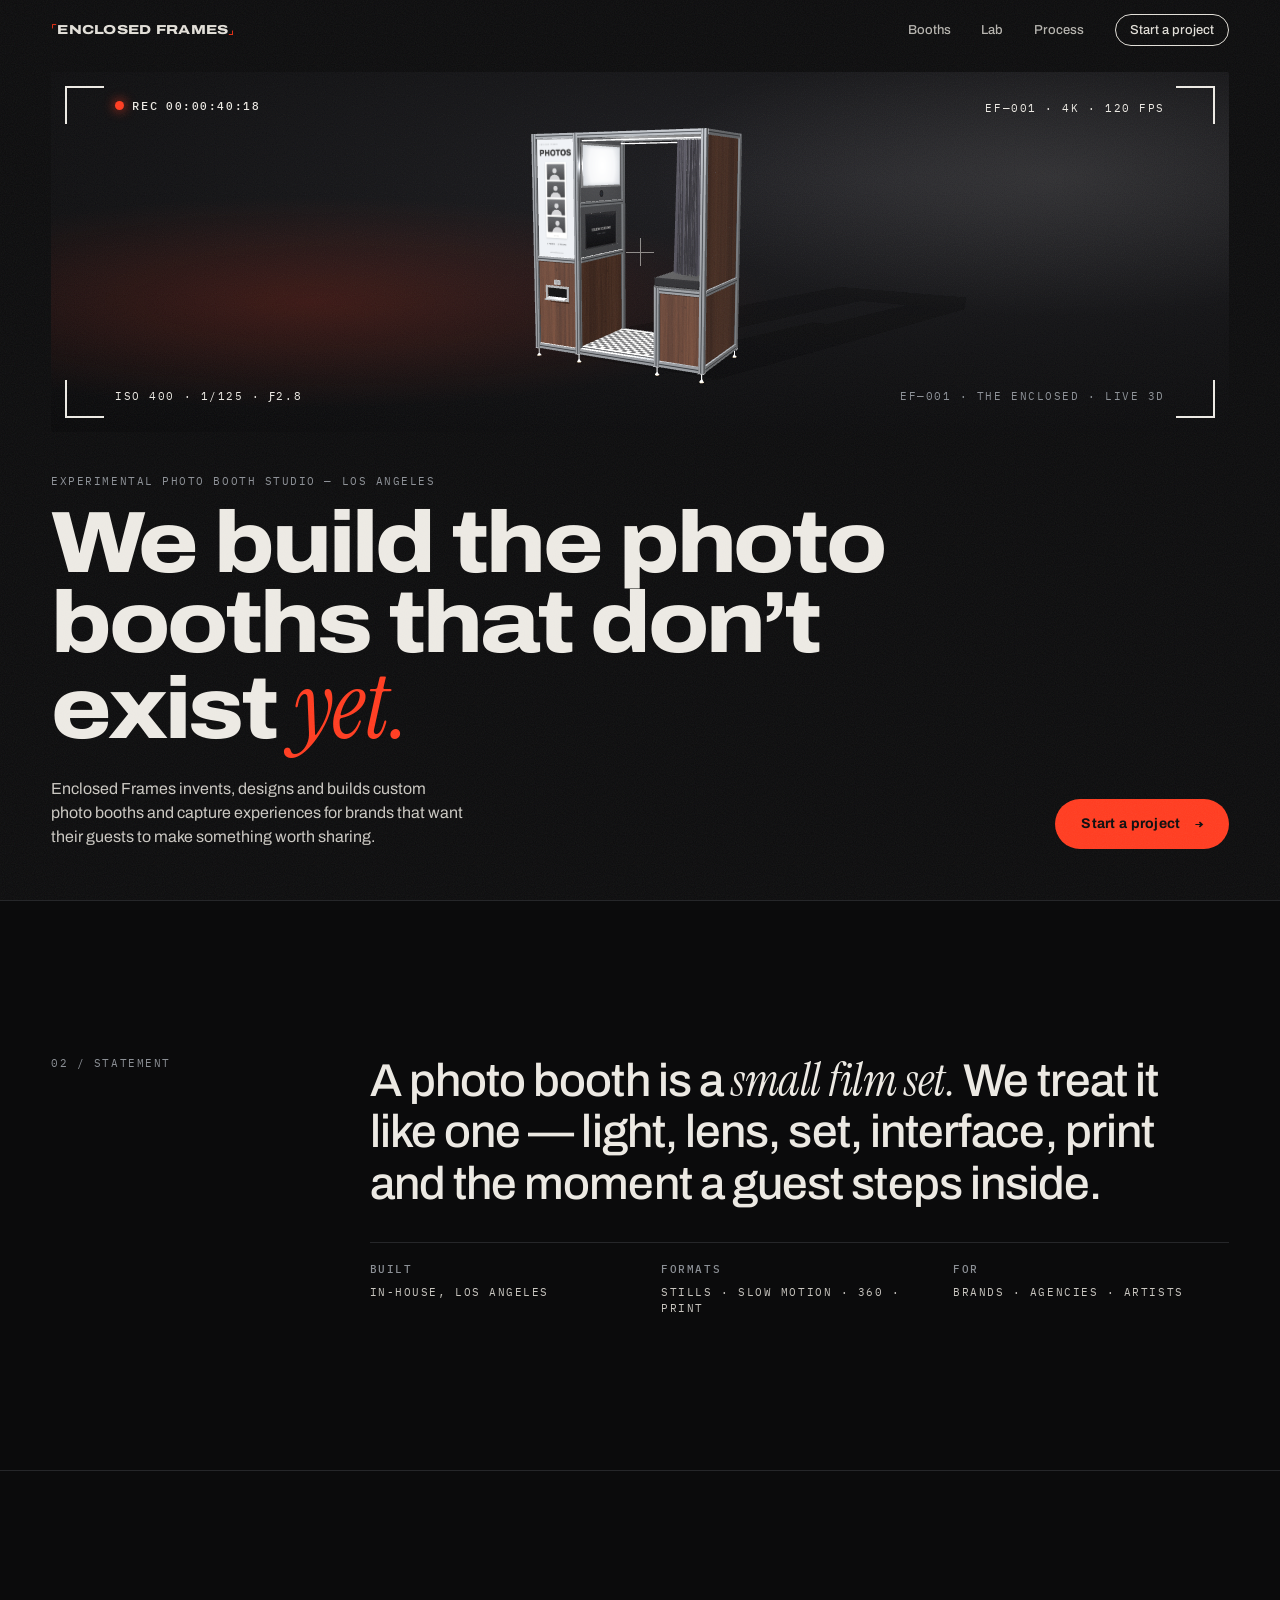
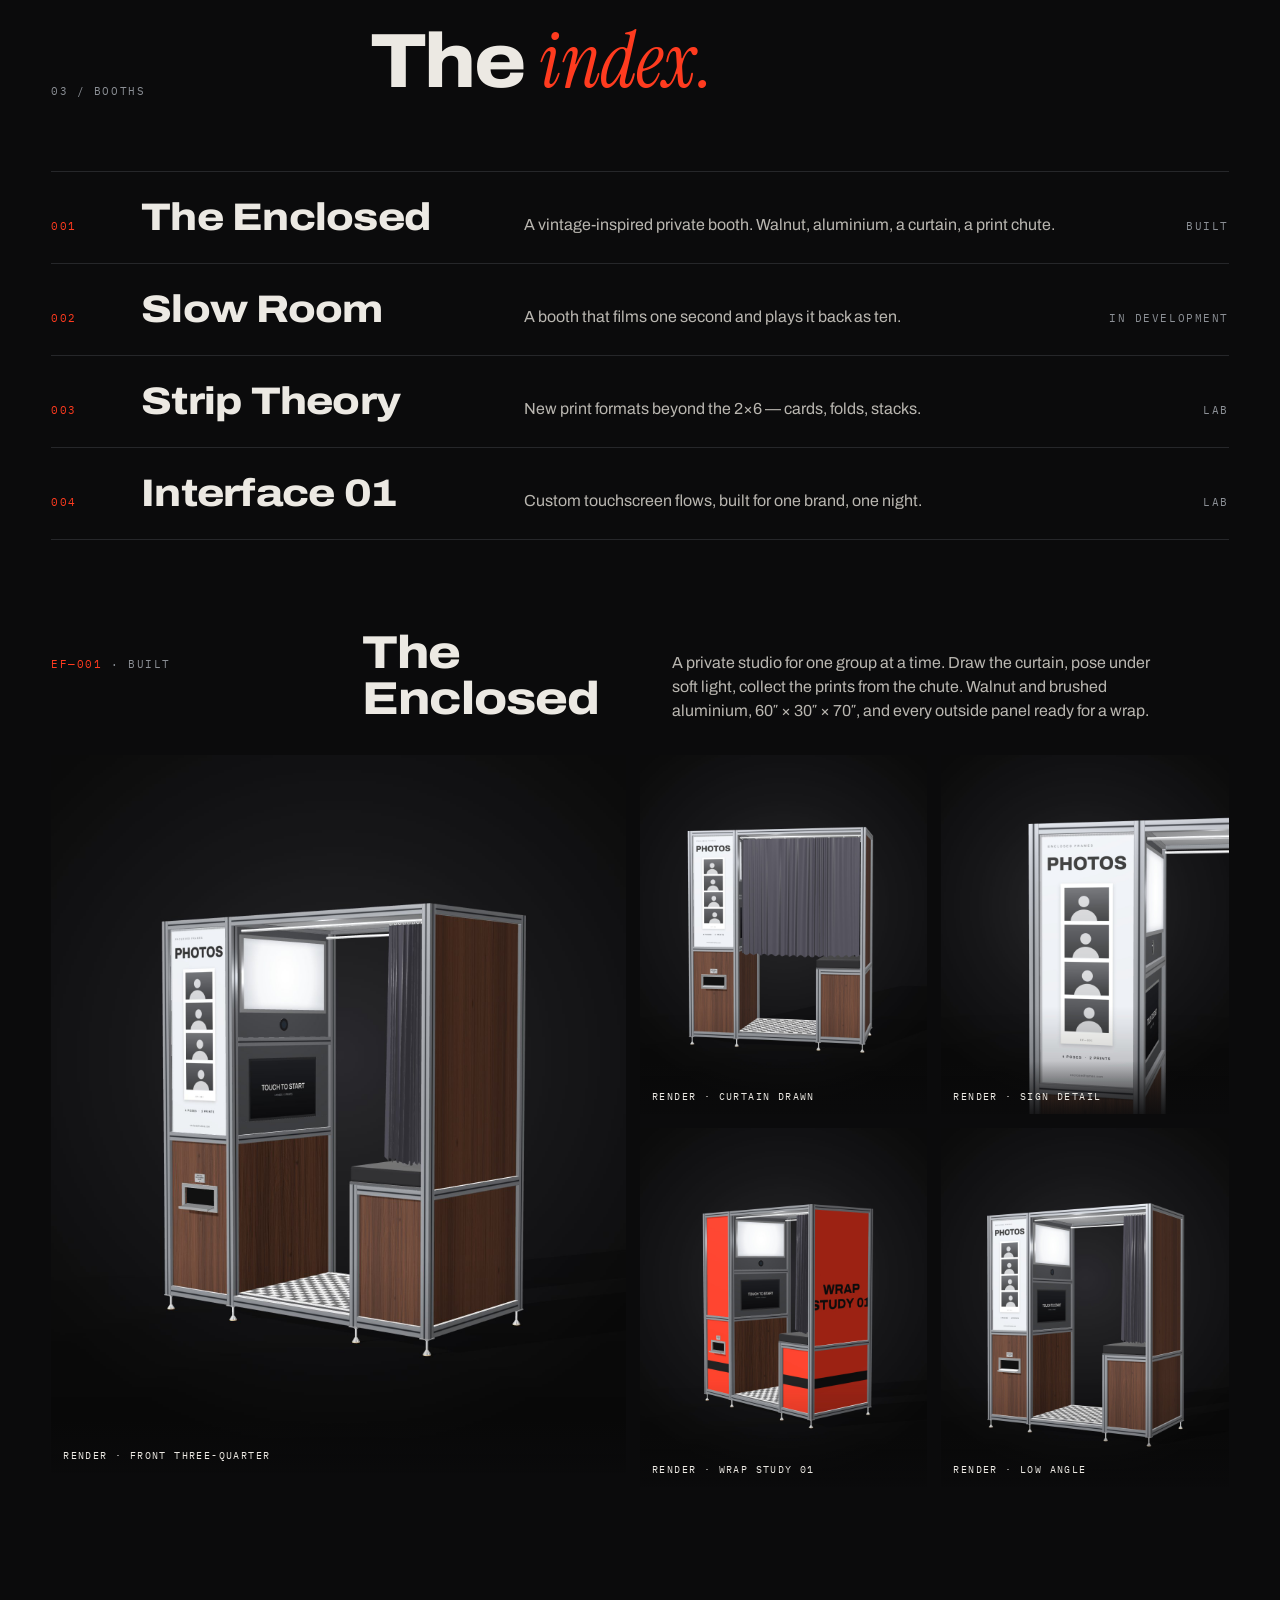
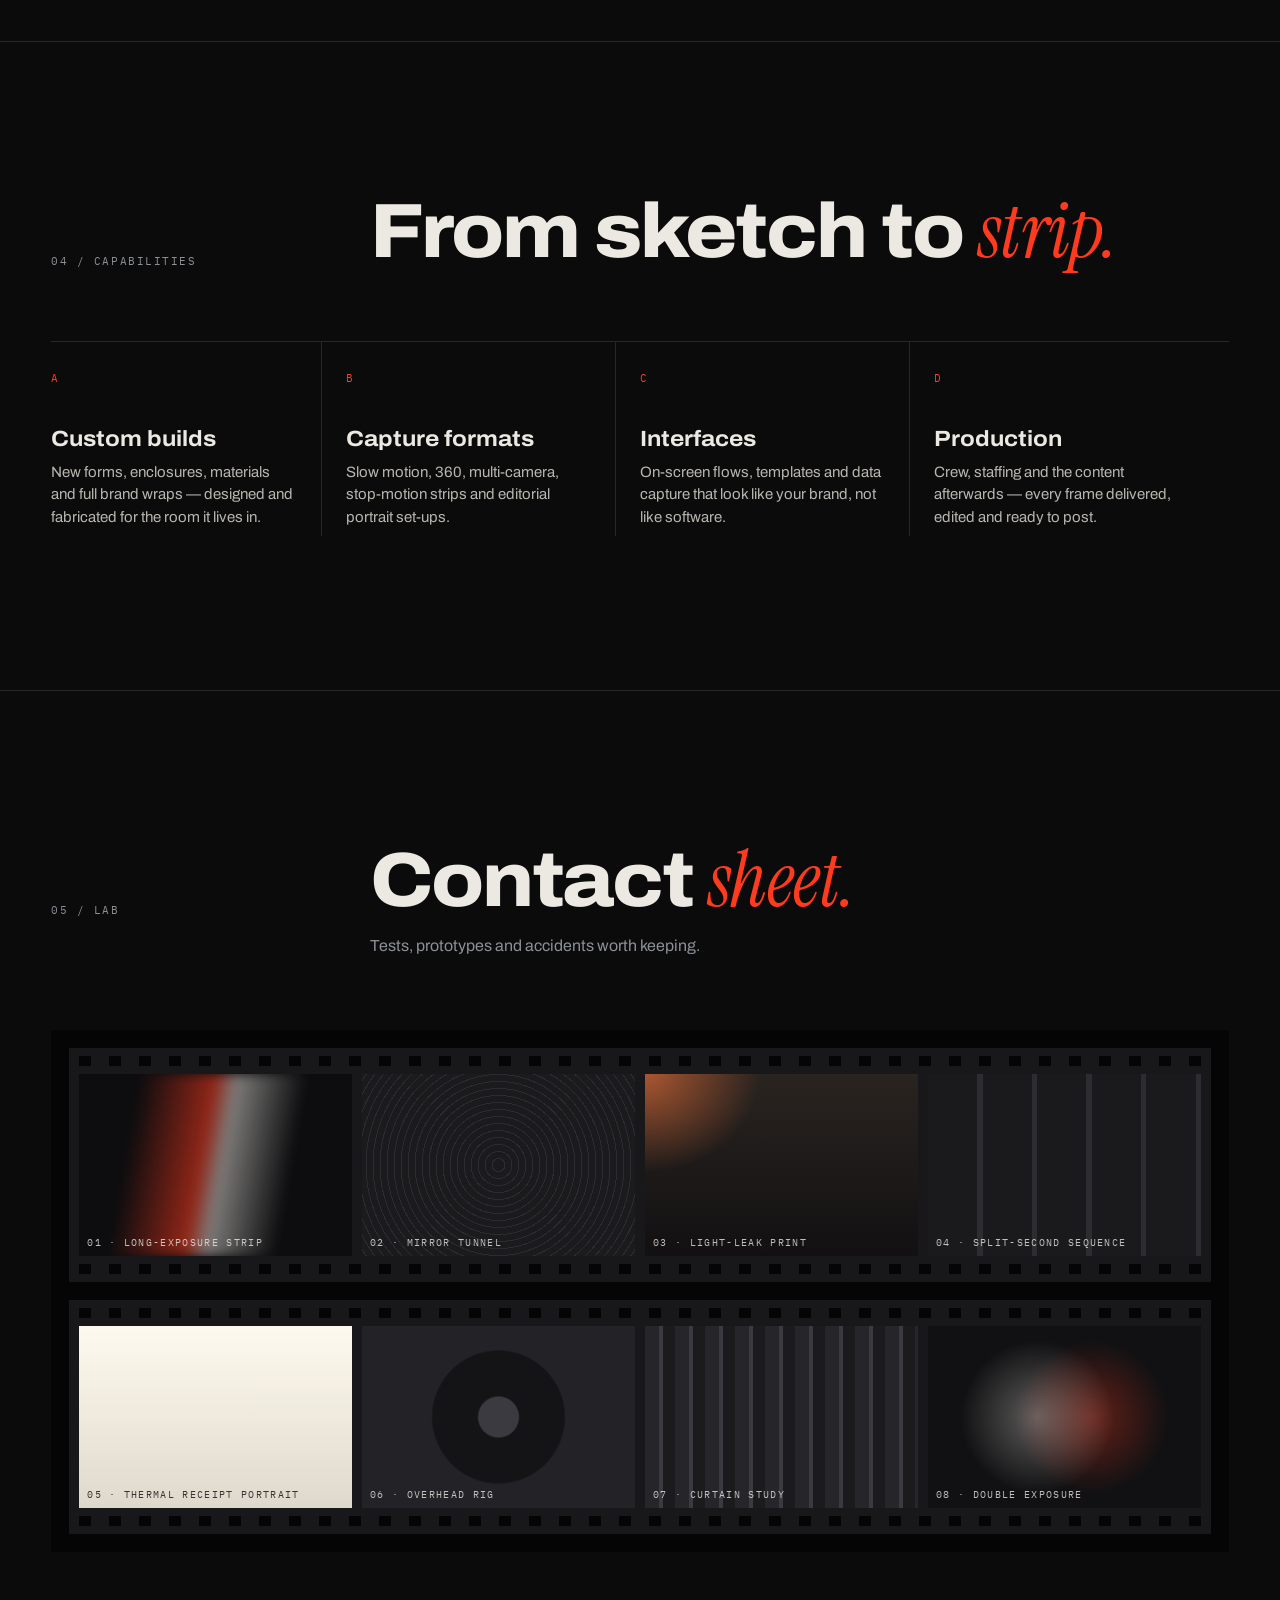
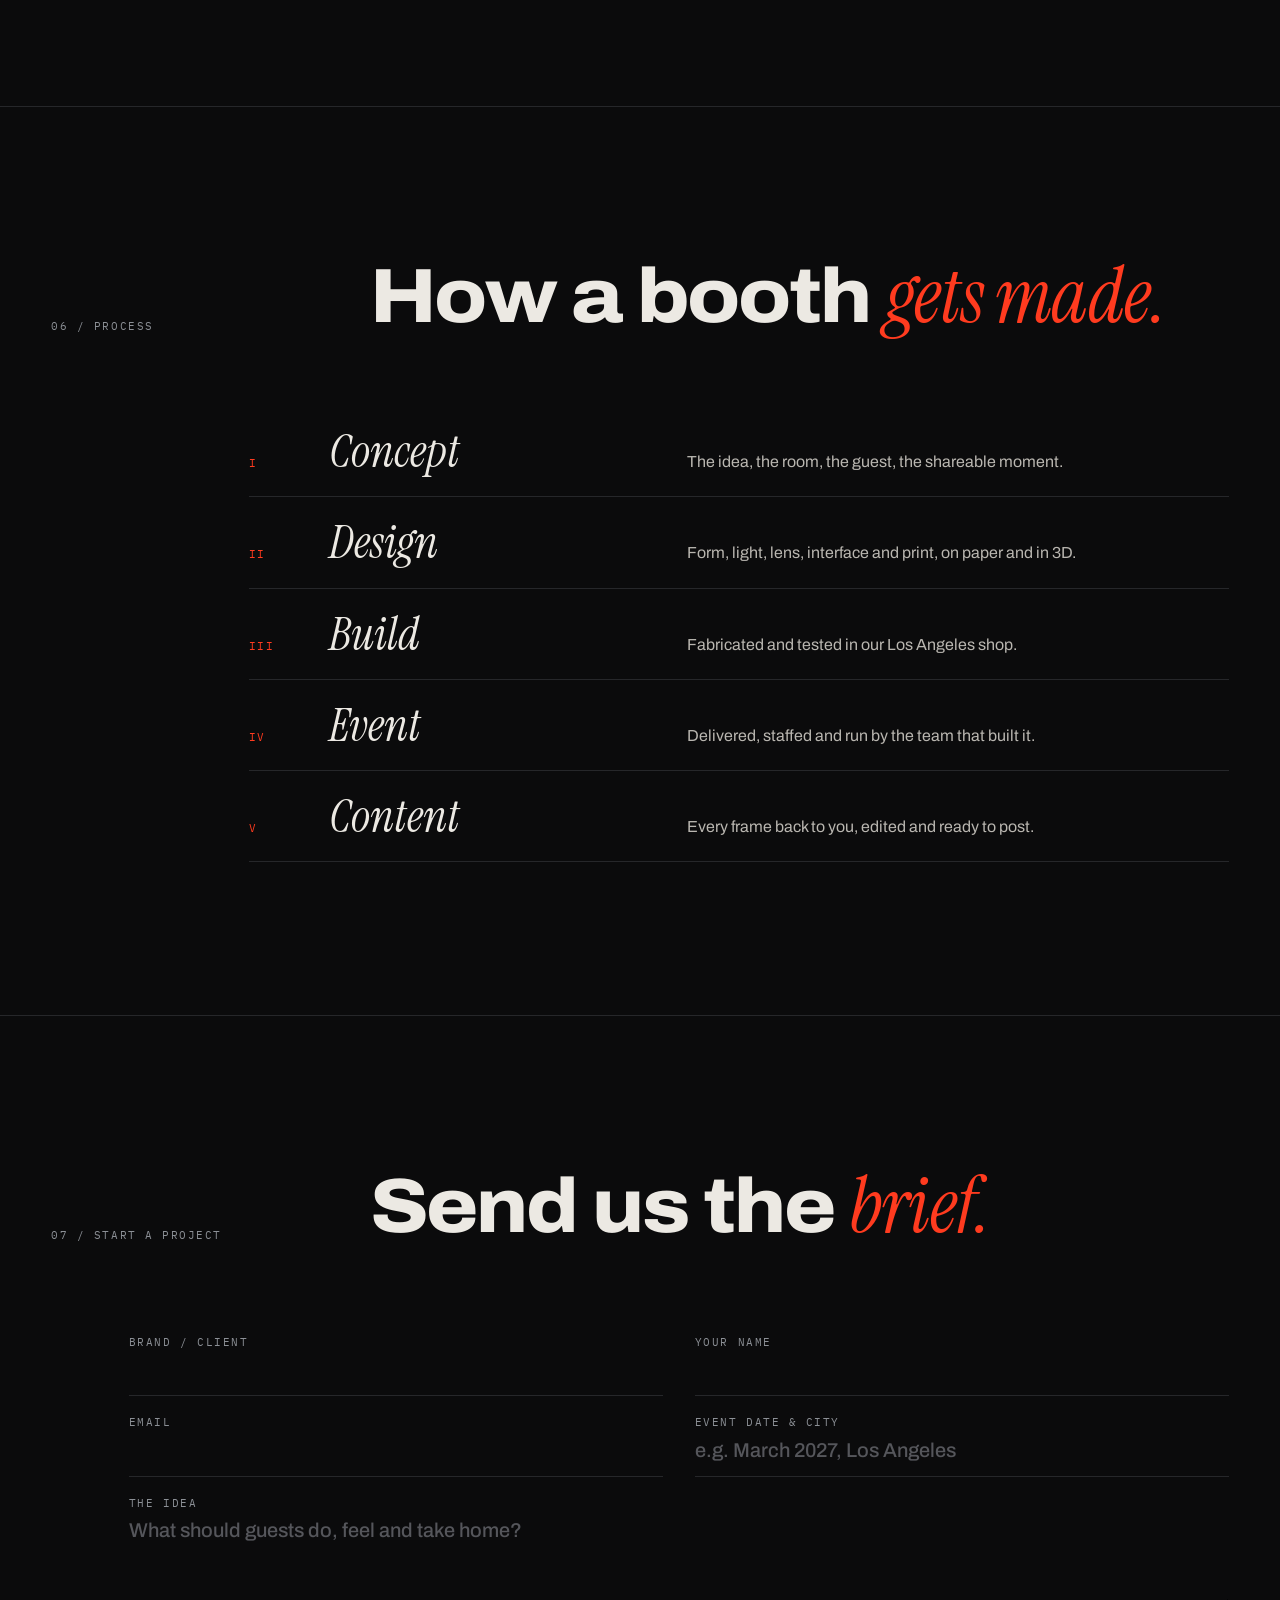
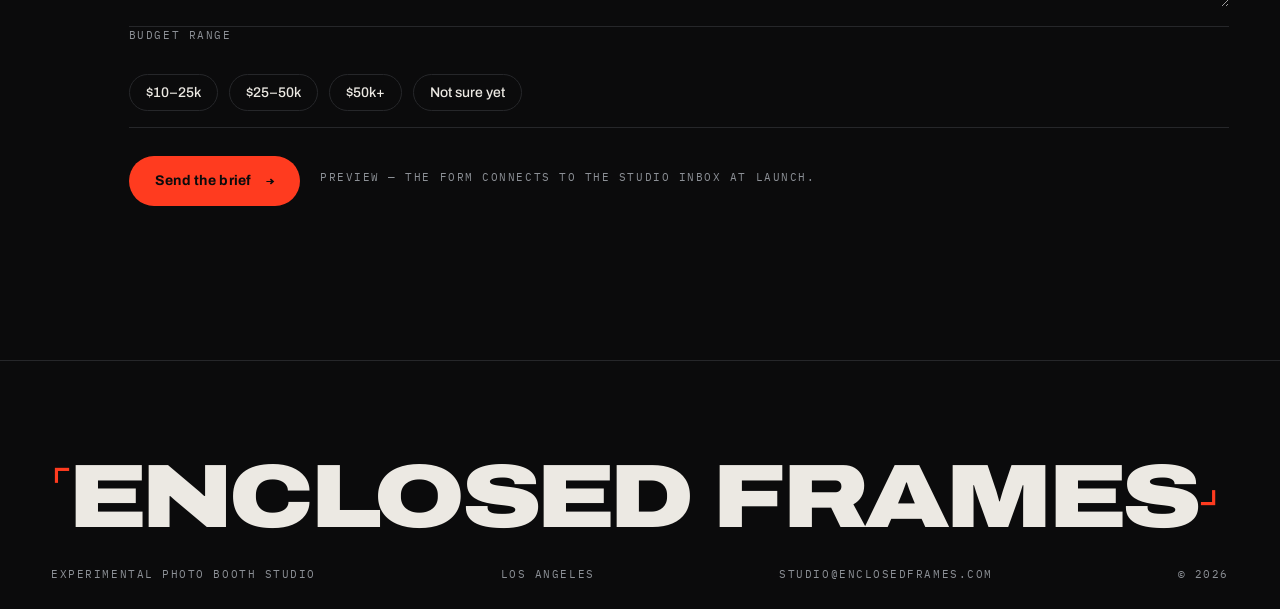
==== commit bfcd075c: "EF—001 studio renders + Booths feature Seven 1600×2000 stills of The Enclosed made from the rebrande" ====
--- a/index.html
+++ b/index.html
@@ -7,6 +7,10 @@
   <meta name="description" content="Enclosed Frames is an experimental photo booth studio in Los Angeles. We invent, design and build photo booths that don't exist yet.">
   <meta name="theme-color" content="#0B0B0C">
   <meta name="color-scheme" content="dark">
+  <meta property="og:title" content="Enclosed Frames — Experimental Photo Booth Studio">
+  <meta property="og:description" content="We invent, design and build photo booths that don't exist yet.">
+  <meta property="og:image" content="assets/renders/ef001-og.jpg">
+  <meta name="twitter:card" content="summary_large_image">
   <link rel="icon" href="favicon.svg" type="image/svg+xml">
   <link rel="preconnect" href="https://fonts.googleapis.com">
   <link rel="preconnect" href="https://fonts.gstatic.com" crossorigin>
@@ -64,6 +68,20 @@
         <li><span class="n mono">003</span><span class="t">Strip Theory</span><span class="d">New print formats beyond the 2×6 — cards, folds, stacks.</span><span class="s mono">Lab</span></li>
         <li><span class="n mono">004</span><span class="t">Interface 01</span><span class="d">Custom touchscreen flows, built for one brand, one night.</span><span class="s mono">Lab</span></li>
       </ol>
+
+      <!-- EF—001 feature: studio renders from the live model (tools/render.html). Swap in build photos as they come. -->
+      <div class="feature" id="ef001">
+        <div class="feature-head">
+          <p class="mono"><span class="n">EF—001</span> · Built</p>
+          <h3>The Enclosed</h3>
+          <p>A private studio for one group at a time. Draw the curtain, pose under soft light, collect the prints from the chute. Walnut and brushed aluminium, 60″ × 30″ × 70″, and every outside panel ready for a wrap.</p>
+        </div>
+        <figure class="fe fe-main"><img src="assets/renders/ef001-front-three-quarter.jpg" alt="The Enclosed, front three-quarter view" width="1600" height="2000" loading="lazy"><figcaption class="mono">Render · front three-quarter</figcaption></figure>
+        <figure class="fe"><img src="assets/renders/ef001-curtain-closed.jpg" alt="The Enclosed with its curtain drawn" width="1600" height="2000" loading="lazy"><figcaption class="mono">Render · curtain drawn</figcaption></figure>
+        <figure class="fe"><img src="assets/renders/ef001-sign-detail.jpg" alt="Close-up of the booth's sign panel" width="1600" height="2000" loading="lazy"><figcaption class="mono">Render · sign detail</figcaption></figure>
+        <figure class="fe"><img src="assets/renders/ef001-wrap-study.jpg" alt="The Enclosed in a red wrap study" width="1600" height="2000" loading="lazy"><figcaption class="mono">Render · wrap study 01</figcaption></figure>
+        <figure class="fe"><img src="assets/renders/ef001-low-angle.jpg" alt="The Enclosed from a low angle" width="1600" height="2000" loading="lazy"><figcaption class="mono">Render · low angle</figcaption></figure>
+      </div>
     </section>
 
     <!-- 04 · CAPABILITIES -->
--- a/styles.css
+++ b/styles.css
@@ -86,6 +86,24 @@
 .index .d { color: #B9B6B0; } .index .s { color: var(--alu); text-align: right; }
 @media (max-width: 720px) { .index li { grid-template-columns: 48px 1fr; } .index .d { grid-column: 2; } .index .s { grid-column: 2; text-align: left; } }
 
+/* EF—001 feature: renders in an editorial grid (1 large + 4) */
+.feature { display: grid; grid-template-columns: minmax(0, 2fr) minmax(0, 1fr) minmax(0, 1fr); gap: 14px; align-items: start; margin-top: clamp(48px, 7vw, 96px); }
+.feature-head { grid-column: 1 / -1; display: grid; grid-template-columns: minmax(0, 1fr) minmax(0, 1fr) minmax(0, 2fr); gap: 16px 32px; align-items: baseline; margin-bottom: 18px; }
+.feature-head .mono { color: var(--alu); } .feature-head .n { color: var(--tally); }
+.feature-head h3 { font: 800 clamp(30px, 3.6vw, 56px)/1 var(--sans); font-stretch: 115%; letter-spacing: -.02em; }
+.feature-head p:last-child { color: #B9B6B0; max-width: 56ch; }
+.fe { position: relative; overflow: hidden; background: var(--ink-2); }
+.fe img { display: block; width: 100%; height: 100%; object-fit: cover; aspect-ratio: 4 / 5; transition: transform 1.2s cubic-bezier(.2,.7,.2,1); }
+.fe:hover img { transform: scale(1.035); }
+.fe figcaption { position: absolute; left: 0; right: 0; bottom: 0; padding: 28px 12px 10px; color: var(--paper); font-size: 10px;
+  background: linear-gradient(transparent, rgba(11,11,12,.85)); }   /* readable over bright renders */
+.fe-main { grid-row: span 2; }
+.fe-main img { aspect-ratio: 4 / 5; }   /* 2× column width = two small rows: every render keeps its full frame */
+@media (max-width: 860px) {
+  .feature { grid-template-columns: repeat(2, minmax(0, 1fr)); } .feature-head { grid-template-columns: 1fr; }
+  .fe-main { grid-column: 1 / -1; grid-row: auto; } .fe-main img { aspect-ratio: 4 / 5; }
+}
+
 /* capabilities */
 .caps .grid { display: grid; grid-template-columns: repeat(4, minmax(0, 1fr)); border-top: 1px solid var(--line); }
 .caps article { padding: 28px 24px 8px 0; border-right: 1px solid var(--line); margin-right: 24px; }
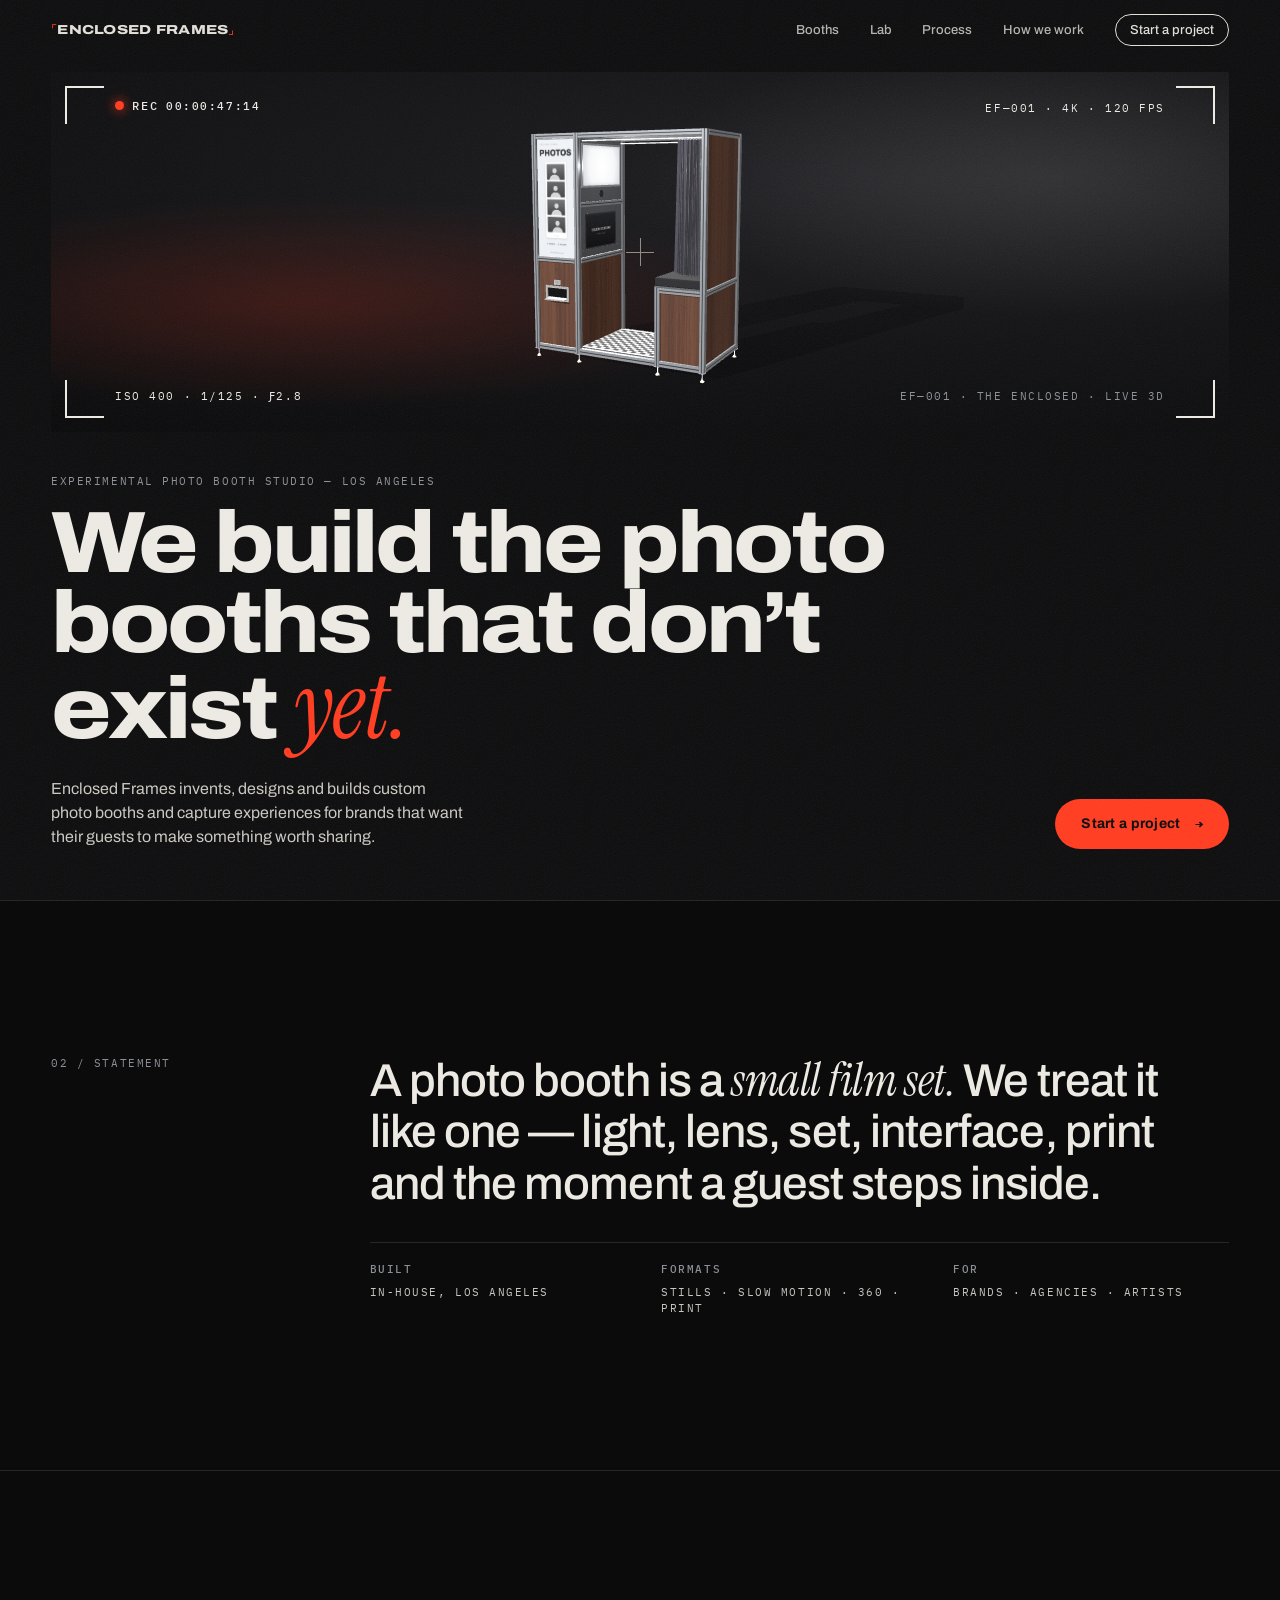
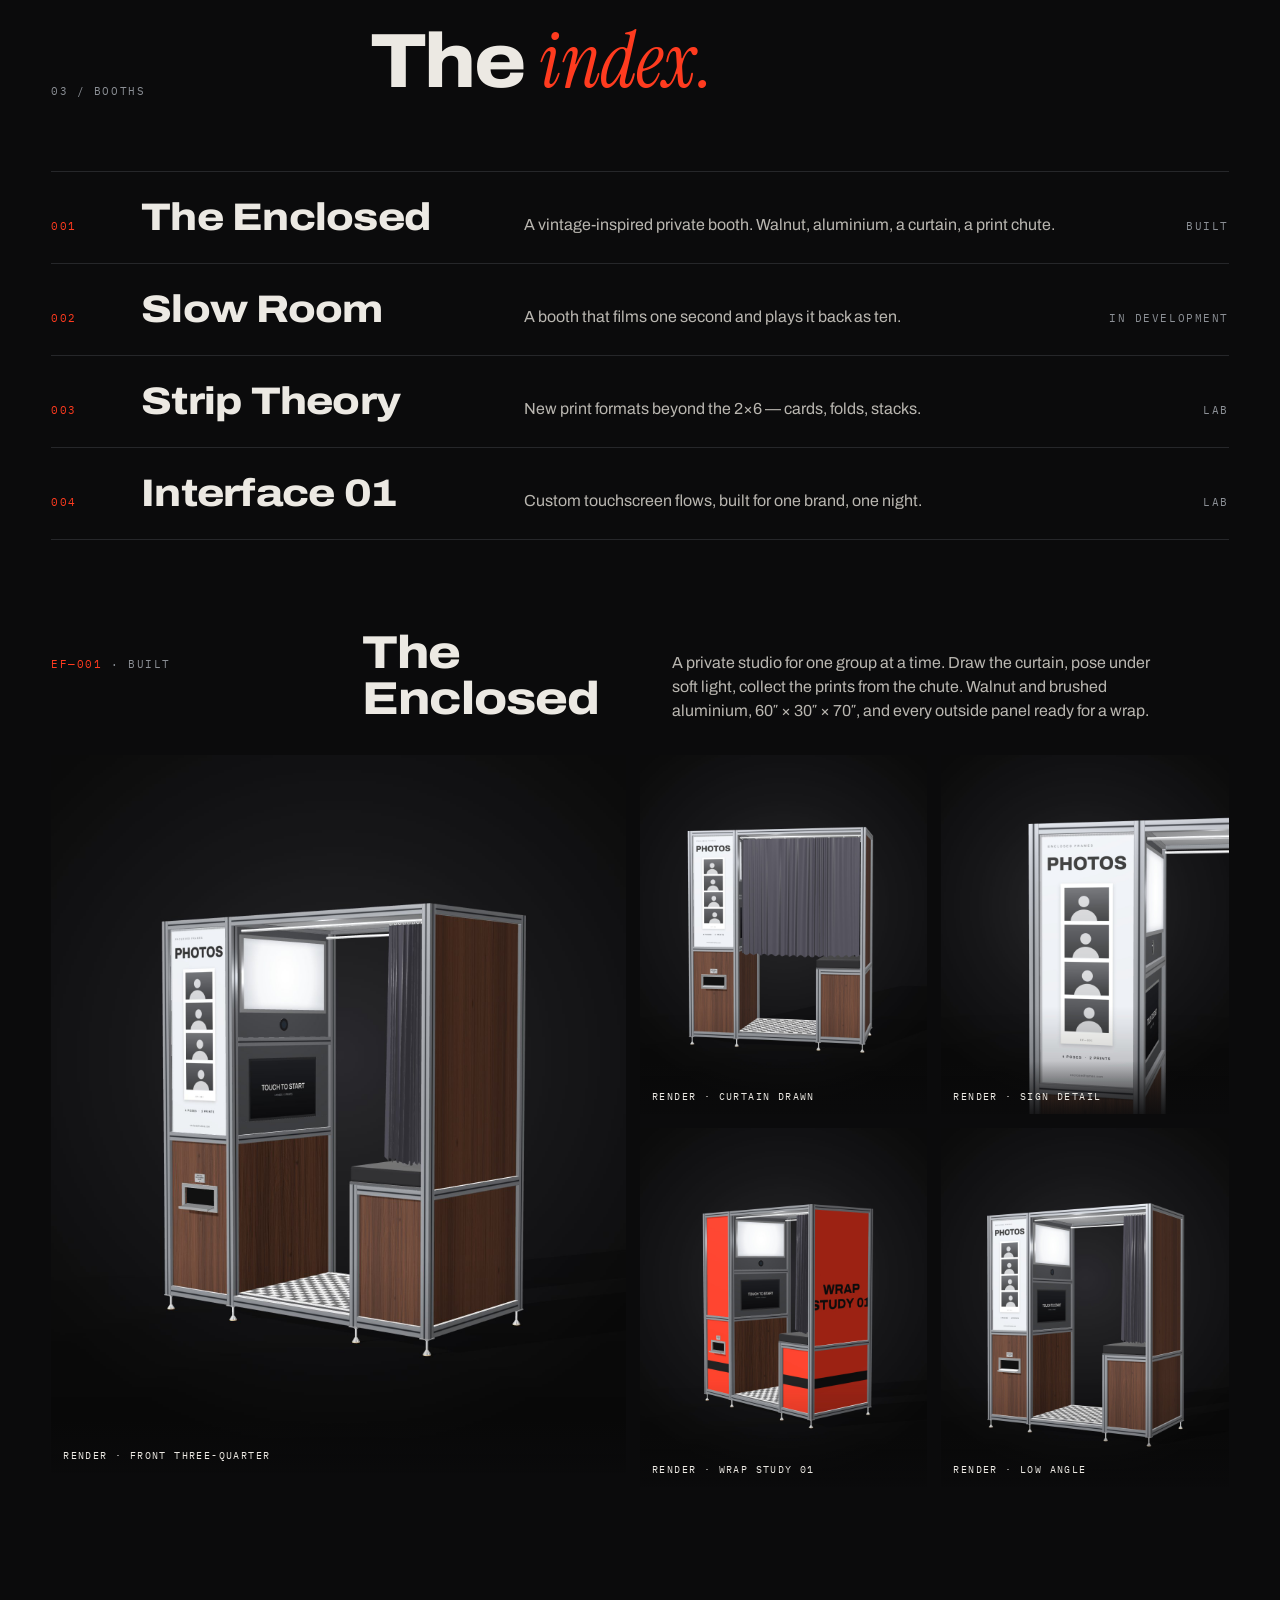
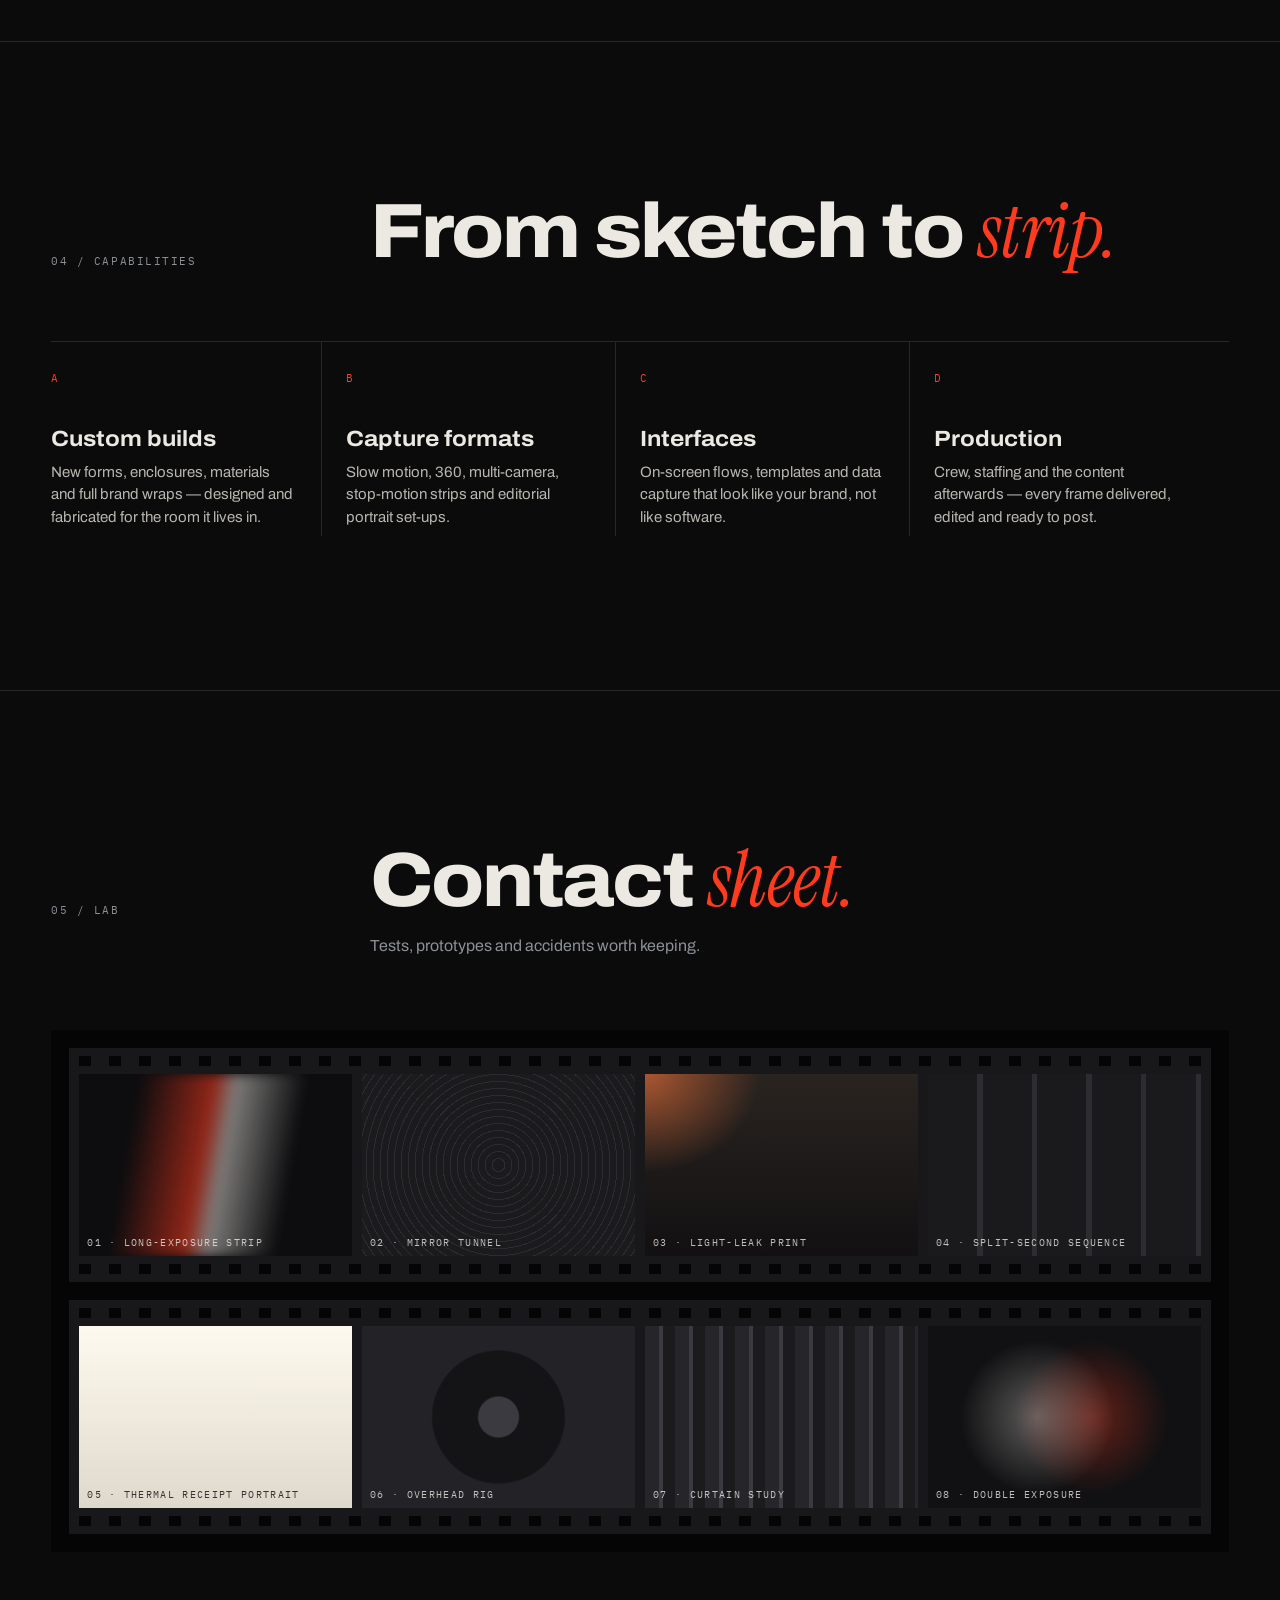
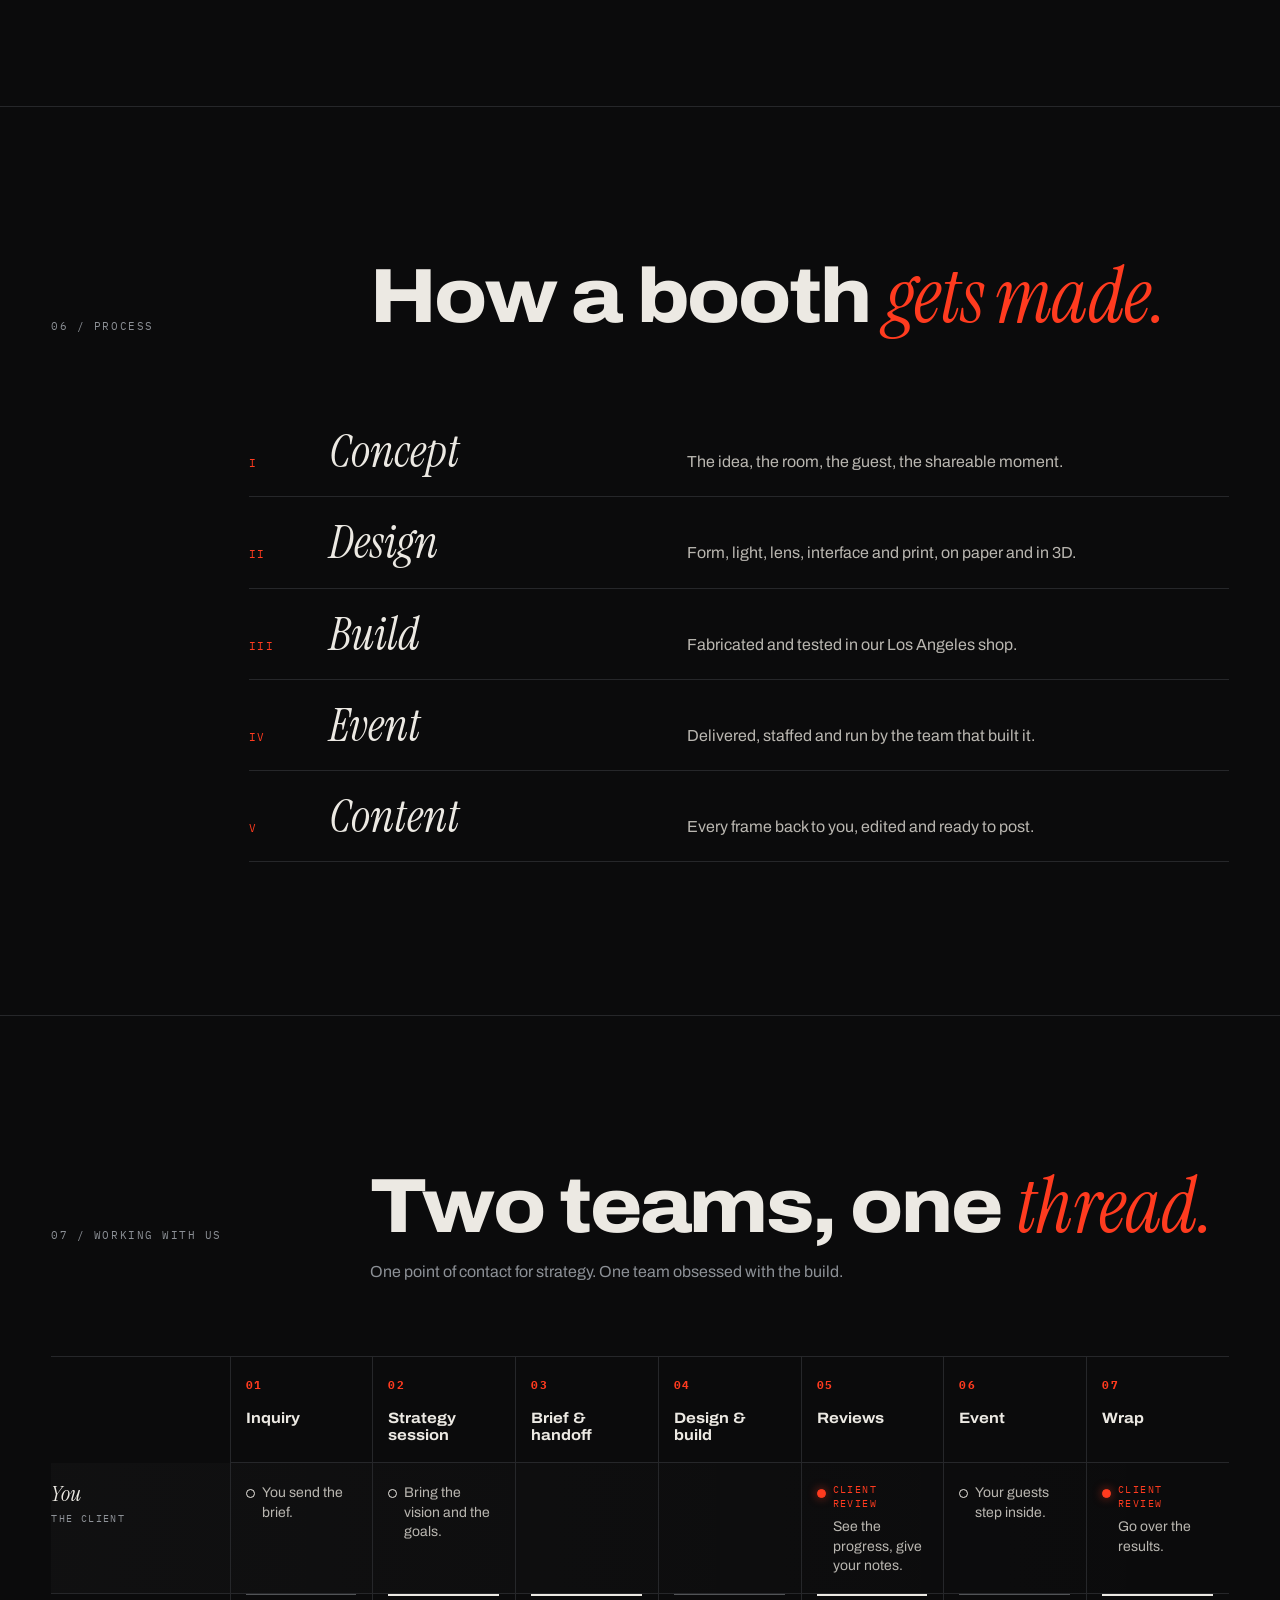
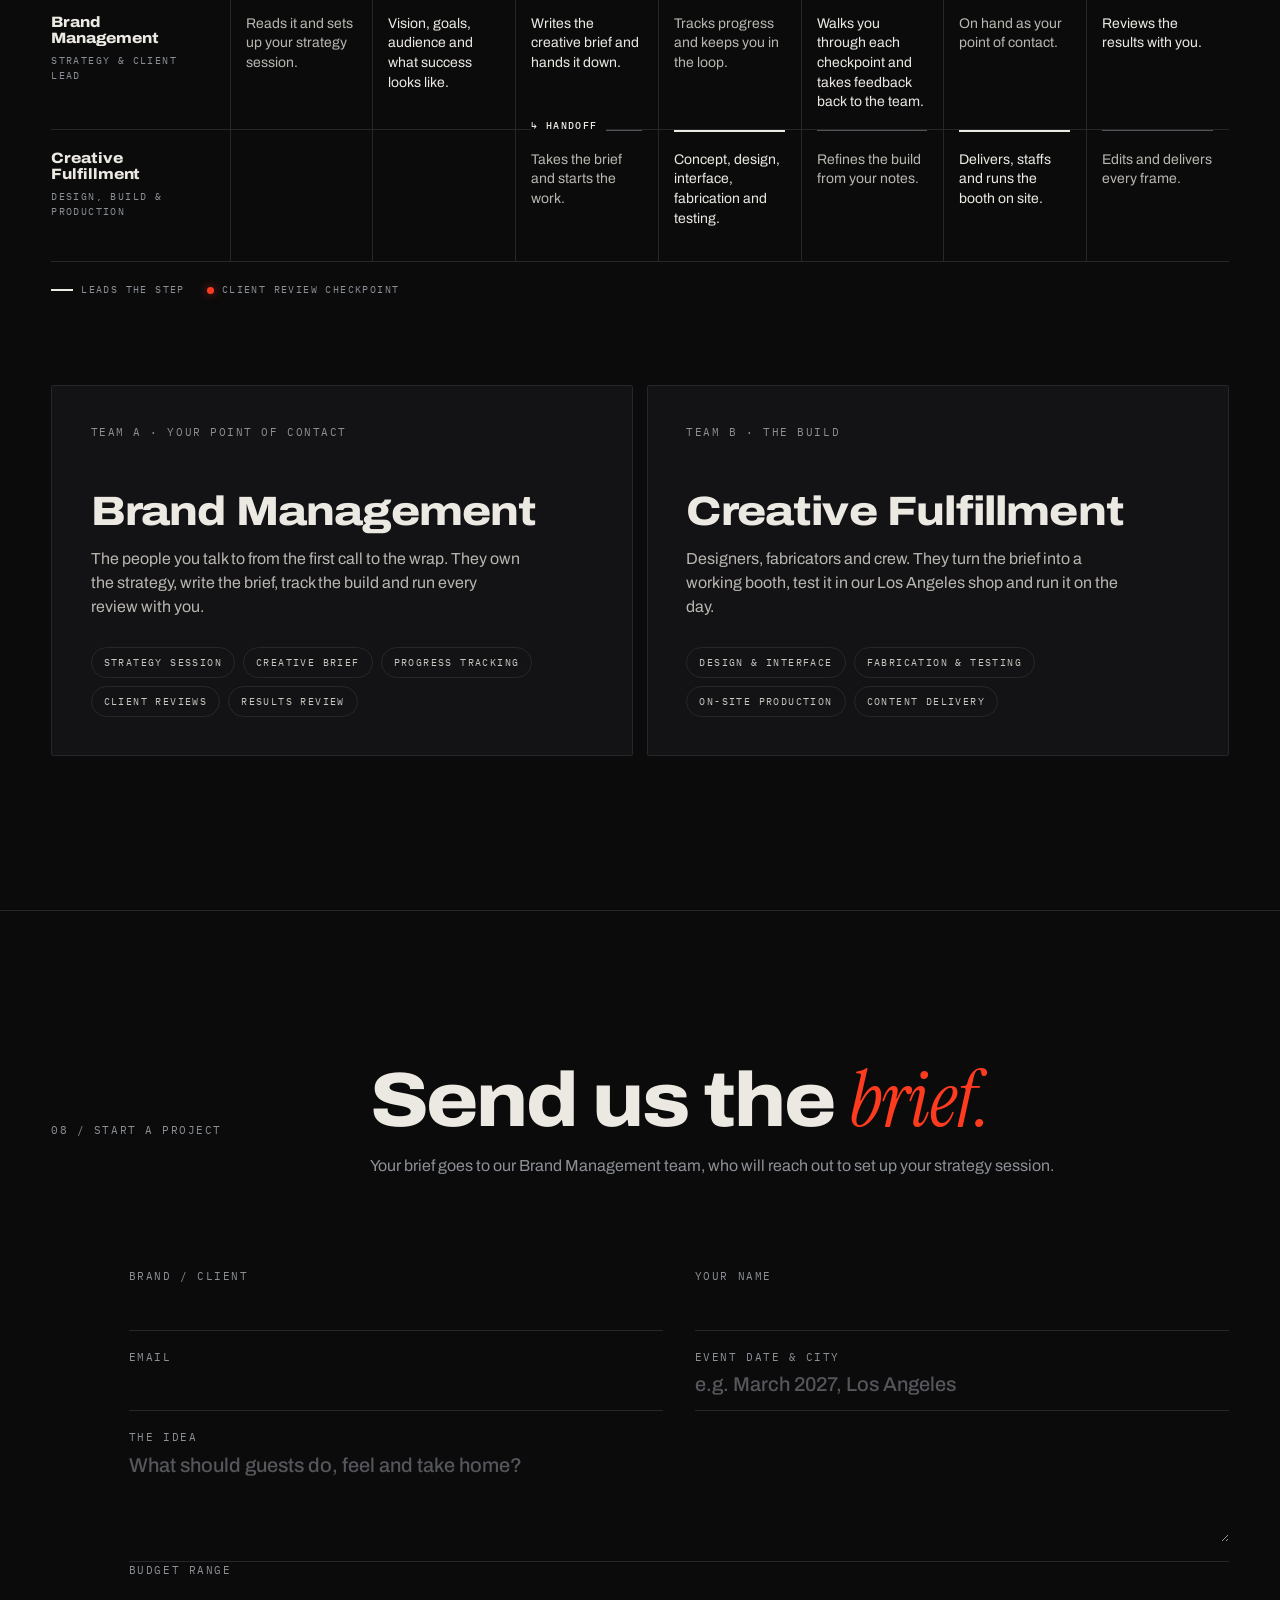
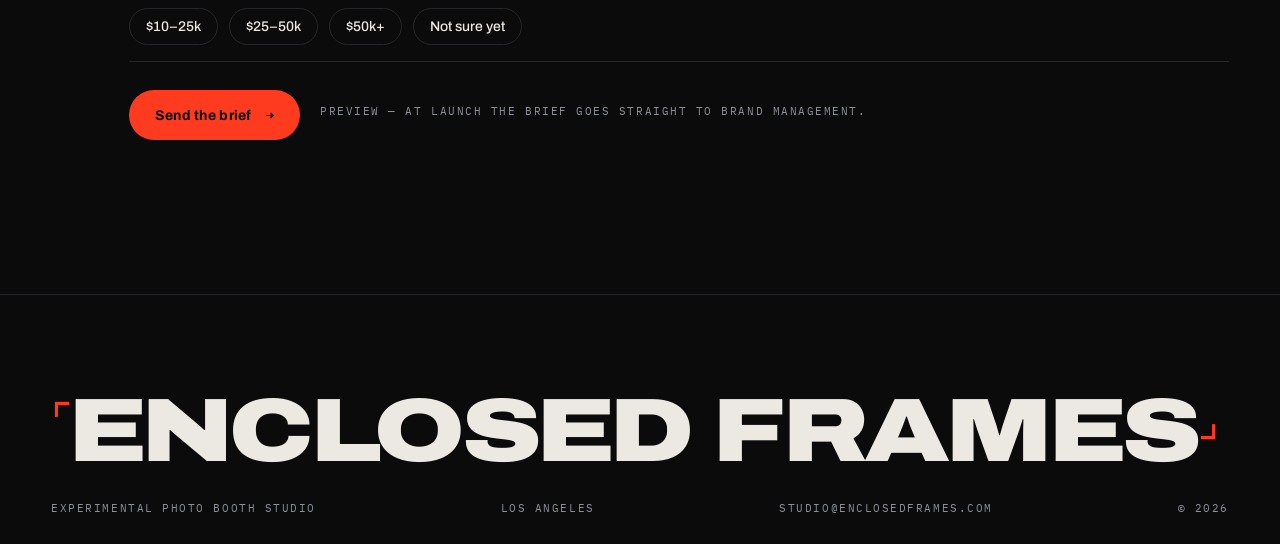
==== commit b042fa55: "Working with us section + Cloudflare deploy config - New 07 / Working with us: a seven-step journey " ====
--- a/index.html
+++ b/index.html
@@ -21,7 +21,7 @@
   <header class="top">
     <a class="mark" href="#top" aria-label="Enclosed Frames home"><span class="br">⌜</span>Enclosed Frames<span class="br">⌟</span></a>
     <nav aria-label="Primary">
-      <a href="#booths">Booths</a><a href="#lab">Lab</a><a href="#process">Process</a>
+      <a href="#booths">Booths</a><a href="#lab">Lab</a><a href="#process">Process</a><a href="#journey">How we work</a>
       <a class="cta" href="#brief">Start a project</a>
     </nav>
   </header>
@@ -126,9 +126,76 @@
       </ol>
     </section>
 
-    <!-- 07 · BRIEF — a call sheet -->
+    <!-- 07 · WORKING WITH US — a swimlane: steps run left to right, each team keeps its own lane.
+         Desktop: grid (steps = columns, lanes = rows). Under 1000px: a vertical timeline, each entry tagged with its team. -->
+    <section class="journey reveal" id="journey">
+      <div class="sec-head"><p class="idx mono">07 / Working with us</p><h2>Two teams, one <em>thread.</em></h2><p class="sub">One point of contact for strategy. One team obsessed with the build.</p></div>
+      <div class="lanes">
+        <p class="lane-label lane-you mono" aria-hidden="true"><b>You</b>The client</p>
+        <p class="lane-label lane-bm mono" aria-hidden="true"><b>Brand Management</b>Strategy &amp; client lead</p>
+        <p class="lane-label lane-cf mono" aria-hidden="true"><b>Creative Fulfillment</b>Design, build &amp; production</p>
+        <span class="lane-bg lane-you" aria-hidden="true"></span><span class="lane-bg lane-bm" aria-hidden="true"></span><span class="lane-bg lane-cf" aria-hidden="true"></span>
+        <ol class="steps">
+          <li style="--s:2"><span class="col" aria-hidden="true"></span>
+            <h3 class="st"><span class="mono">01</span>Inquiry</h3>
+            <p class="cell you"><span class="who mono">You</span>You send the brief.</p>
+            <p class="cell bm"><span class="who mono">Brand Management</span>Reads it and sets up your strategy session.</p>
+          </li>
+          <li style="--s:3"><span class="col" aria-hidden="true"></span>
+            <h3 class="st"><span class="mono">02</span>Strategy session</h3>
+            <p class="cell you"><span class="who mono">You</span>Bring the vision and the goals.</p>
+            <p class="cell bm lead"><span class="who mono">Brand Management</span>Vision, goals, audience and what success looks like.</p>
+          </li>
+          <li style="--s:4"><span class="col" aria-hidden="true"></span>
+            <h3 class="st"><span class="mono">03</span>Brief &amp; handoff</h3>
+            <p class="cell bm lead"><span class="who mono">Brand Management</span>Writes the creative brief and hands it down.</p>
+            <p class="cell cf handoff"><span class="who mono">Creative Fulfillment</span>Takes the brief and starts the work.</p>
+          </li>
+          <li style="--s:5"><span class="col" aria-hidden="true"></span>
+            <h3 class="st"><span class="mono">04</span>Design &amp; build</h3>
+            <p class="cell bm"><span class="who mono">Brand Management</span>Tracks progress and keeps you in the loop.</p>
+            <p class="cell cf lead"><span class="who mono">Creative Fulfillment</span>Concept, design, interface, fabrication and testing.</p>
+          </li>
+          <li style="--s:6"><span class="col" aria-hidden="true"></span>
+            <h3 class="st"><span class="mono">05</span>Reviews</h3>
+            <p class="cell you review"><span class="who mono">You</span><span class="flag mono">Client review</span>See the progress, give your notes.</p>
+            <p class="cell bm lead"><span class="who mono">Brand Management</span>Walks you through each checkpoint and takes feedback back to the team.</p>
+            <p class="cell cf"><span class="who mono">Creative Fulfillment</span>Refines the build from your notes.</p>
+          </li>
+          <li style="--s:7"><span class="col" aria-hidden="true"></span>
+            <h3 class="st"><span class="mono">06</span>Event</h3>
+            <p class="cell you"><span class="who mono">You</span>Your guests step inside.</p>
+            <p class="cell bm"><span class="who mono">Brand Management</span>On hand as your point of contact.</p>
+            <p class="cell cf lead"><span class="who mono">Creative Fulfillment</span>Delivers, staffs and runs the booth on site.</p>
+          </li>
+          <li style="--s:8"><span class="col" aria-hidden="true"></span>
+            <h3 class="st"><span class="mono">07</span>Wrap</h3>
+            <p class="cell you review"><span class="who mono">You</span><span class="flag mono">Client review</span>Go over the results.</p>
+            <p class="cell bm lead"><span class="who mono">Brand Management</span>Reviews the results with you.</p>
+            <p class="cell cf"><span class="who mono">Creative Fulfillment</span>Edits and delivers every frame.</p>
+          </li>
+        </ol>
+      </div>
+      <p class="legend mono"><span><i class="k k-lead"></i>Leads the step</span><span><i class="k k-review"></i>Client review checkpoint</span></p>
+      <div class="teams">
+        <article class="team">
+          <p class="mono">Team A · Your point of contact</p>
+          <h3>Brand Management</h3>
+          <p>The people you talk to from the first call to the wrap. They own the strategy, write the brief, track the build and run every review with you.</p>
+          <ul class="mono"><li>Strategy session</li><li>Creative brief</li><li>Progress tracking</li><li>Client reviews</li><li>Results review</li></ul>
+        </article>
+        <article class="team">
+          <p class="mono">Team B · The build</p>
+          <h3>Creative Fulfillment</h3>
+          <p>Designers, fabricators and crew. They turn the brief into a working booth, test it in our Los Angeles shop and run it on the day.</p>
+          <ul class="mono"><li>Design &amp; interface</li><li>Fabrication &amp; testing</li><li>On-site production</li><li>Content delivery</li></ul>
+        </article>
+      </div>
+    </section>
+
+    <!-- 08 · BRIEF — a call sheet -->
     <section class="brief reveal" id="brief">
-      <div class="sec-head"><p class="idx mono">07 / Start a project</p><h2>Send us the <em>brief.</em></h2></div>
+      <div class="sec-head"><p class="idx mono">08 / Start a project</p><h2>Send us the <em>brief.</em></h2><p class="sub">Your brief goes to our Brand Management team, who will reach out to set up your strategy session.</p></div>
       <form class="callsheet" id="briefForm" novalidate>
         <label><span class="mono">Brand / Client</span><input name="brand" required autocomplete="organization"></label>
         <label><span class="mono">Your name</span><input name="name" required autocomplete="name"></label>
@@ -141,7 +208,7 @@
           <label class="chip"><input type="radio" name="budget" value="50k+"><span>$50k+</span></label>
           <label class="chip"><input type="radio" name="budget" value="unsure"><span>Not sure yet</span></label>
         </fieldset>
-        <div class="wide send"><button class="btn" type="submit">Send the brief <span>→</span></button><p class="note mono" id="briefNote">Preview — the form connects to the studio inbox at launch.</p></div>
+        <div class="wide send"><button class="btn" type="submit">Send the brief <span>→</span></button><p class="note mono" id="briefNote">Preview — at launch the brief goes straight to Brand Management.</p></div>
       </form>
     </section>
   </main>
--- a/styles.css
+++ b/styles.css
@@ -141,6 +141,63 @@
 .credits li > span:last-child { color: #B9B6B0; }
 @media (max-width: 720px) { .credits li { grid-template-columns: 40px 1fr; } .credits li > span:last-child { grid-column: 2; } }
 
+/* working with us: swimlane (steps = columns, lanes = rows) */
+.lanes { position: relative; display: grid; grid-template-columns: minmax(150px, 1.25fr) repeat(7, minmax(0, 1fr));
+  grid-template-rows: auto minmax(96px, auto) minmax(132px, auto) minmax(132px, auto); border-top: 1px solid var(--line); }
+.steps { display: contents; list-style: none; }
+.steps li { display: contents; }
+.lane-you { grid-row: 2; } .lane-bm { grid-row: 3; } .lane-cf { grid-row: 4; }
+.lane-bg { grid-column: 1 / -1; border-bottom: 1px solid var(--line); }
+.lane-bg.lane-you { background: linear-gradient(90deg, rgba(236,233,227,.025), transparent); }
+.lane-label { grid-column: 1; padding: 20px 20px 18px 0; color: var(--alu); font-size: 10px; align-self: start; }
+.lane-label b { display: block; font: 800 15px/1.1 var(--sans); font-stretch: 112%; letter-spacing: -.005em; text-transform: none; color: var(--paper); margin-bottom: 6px; }
+.lane-you b { font: 400 22px/1 var(--serif); font-style: italic; }
+.col { grid-column: var(--s); grid-row: 1 / -1; border-left: 1px solid var(--line); transition: background .4s; }
+.steps li:hover .col { background: rgba(236,233,227,.025); }
+.st { grid-column: var(--s); grid-row: 1; padding: 22px 16px 18px; font: 700 15px/1.15 var(--sans); font-stretch: 110%; border-bottom: 1px solid var(--line); }
+.st .mono { display: block; color: var(--tally); margin-bottom: 18px; }
+.cell { grid-column: var(--s); position: relative; padding: 20px 16px 18px; color: #B9B6B0; font-size: 14px; line-height: 1.4; }
+.cell.you { grid-row: 2; } .cell.bm { grid-row: 3; } .cell.cf { grid-row: 4; }
+.cell::before { content: ''; position: absolute; left: 16px; right: 16px; top: 0; height: 1px; background: var(--alu); opacity: .55; }
+.cell.lead { color: var(--paper); } .cell.lead::before { height: 2px; background: var(--paper); opacity: 1; }
+.cell.you::before { display: none; }
+.cell.you { padding-left: 32px; } .cell.you::after { content: ''; position: absolute; left: 16px; top: 26px; width: 7px; height: 7px; border-radius: 50%; border: 1px solid var(--paper); }
+.cell.review::after { background: var(--tally); border-color: var(--tally); box-shadow: 0 0 10px rgba(255,59,31,.6); }
+.flag { display: block; color: var(--tally); font-size: 10px; margin-bottom: 6px; }
+.cell.handoff::after { content: '↳ Handoff'; position: absolute; left: 16px; top: -11px; padding-right: 8px; background: var(--ink);
+  font: 500 10px var(--mono); letter-spacing: .14em; text-transform: uppercase; color: var(--paper); }
+.who { position: absolute; width: 1px; height: 1px; overflow: hidden; clip: rect(0 0 0 0); white-space: nowrap; }   /* lane name for screen readers; shown on small screens */
+.legend { display: flex; flex-wrap: wrap; align-items: center; gap: 10px 22px; margin-top: 20px; color: var(--alu); font-size: 10px; }
+.k { display: inline-block; vertical-align: middle; margin-right: 8px; }
+.k-lead { width: 22px; height: 2px; background: var(--paper); }
+.k-review { width: 7px; height: 7px; border-radius: 50%; background: var(--tally); box-shadow: 0 0 10px rgba(255,59,31,.6); }
+.teams { display: grid; grid-template-columns: repeat(2, minmax(0, 1fr)); gap: 14px; margin-top: clamp(48px, 7vw, 88px); }
+.team { background: var(--ink-2); border: 1px solid var(--line); border-radius: 2px; padding: clamp(24px, 3vw, 40px); display: flex; flex-direction: column; }
+.team > p.mono { color: var(--alu); margin-bottom: clamp(28px, 4vw, 56px); }
+.team h3 { font: 800 clamp(28px, 3.2vw, 48px)/1 var(--sans); font-stretch: 115%; letter-spacing: -.02em; margin-bottom: 14px; }
+.team > p:not(.mono) { color: #B9B6B0; max-width: 48ch; }
+.team ul { list-style: none; margin-top: auto; padding-top: 28px; display: flex; flex-wrap: wrap; gap: 8px; font-size: 10px; }
+.team li { border: 1px solid var(--line); border-radius: 999px; padding: 7px 12px; color: #C9C6C0; }
+@media (max-width: 1000px) {
+  /* vertical timeline: one entry per step, each part tagged with its team */
+  .lanes { display: block; border-top: 0; }
+  .lane-label, .lane-bg, .col { display: none; }
+  .steps { display: block; position: relative; padding-left: 28px; }
+  .steps::before { content: ''; position: absolute; left: 4px; top: 8px; bottom: 8px; width: 1px; background: var(--line); }
+  .steps li { display: block; position: relative; padding-bottom: 34px; }
+  .steps li::before { content: ''; position: absolute; left: -28px; top: 4px; width: 9px; height: 9px; border-radius: 50%; background: var(--ink); border: 1px solid var(--alu); }
+  .st { padding: 0 0 12px; border-bottom: 0; font-size: 22px; display: flex; align-items: baseline; gap: 12px; }
+  .st .mono { display: inline; margin: 0; }
+  .cell { padding: 12px 0 12px 0; border-top: 1px solid var(--line); }
+  .cell::before { left: 0; right: auto; width: 28px; top: -1px; }
+  .cell.you { padding-left: 0; } .cell.you::after { display: none; }
+  .who { position: static; width: auto; height: auto; clip: auto; display: block; color: var(--alu); font-size: 10px; margin-bottom: 4px; }
+  .cell.review .who::before { content: ''; display: inline-block; width: 7px; height: 7px; border-radius: 50%; background: var(--tally); margin-right: 8px; vertical-align: 1px; box-shadow: 0 0 8px rgba(255,59,31,.6); }
+  .cell.handoff::after { top: 12px; left: auto; right: 0; padding: 0; background: none; color: var(--alu); }
+  .flag { position: absolute; top: 12px; right: 0; margin: 0; }
+}
+@media (max-width: 720px) { .teams { grid-template-columns: 1fr; } }
+
 /* brief: call sheet */
 .callsheet { display: grid; grid-template-columns: repeat(2, minmax(0, 1fr)); gap: 0 32px; max-width: 1100px; margin-left: auto; }
 .callsheet label, .callsheet fieldset { display: block; border: 0; border-bottom: 1px solid var(--line); padding: 18px 0 12px; }
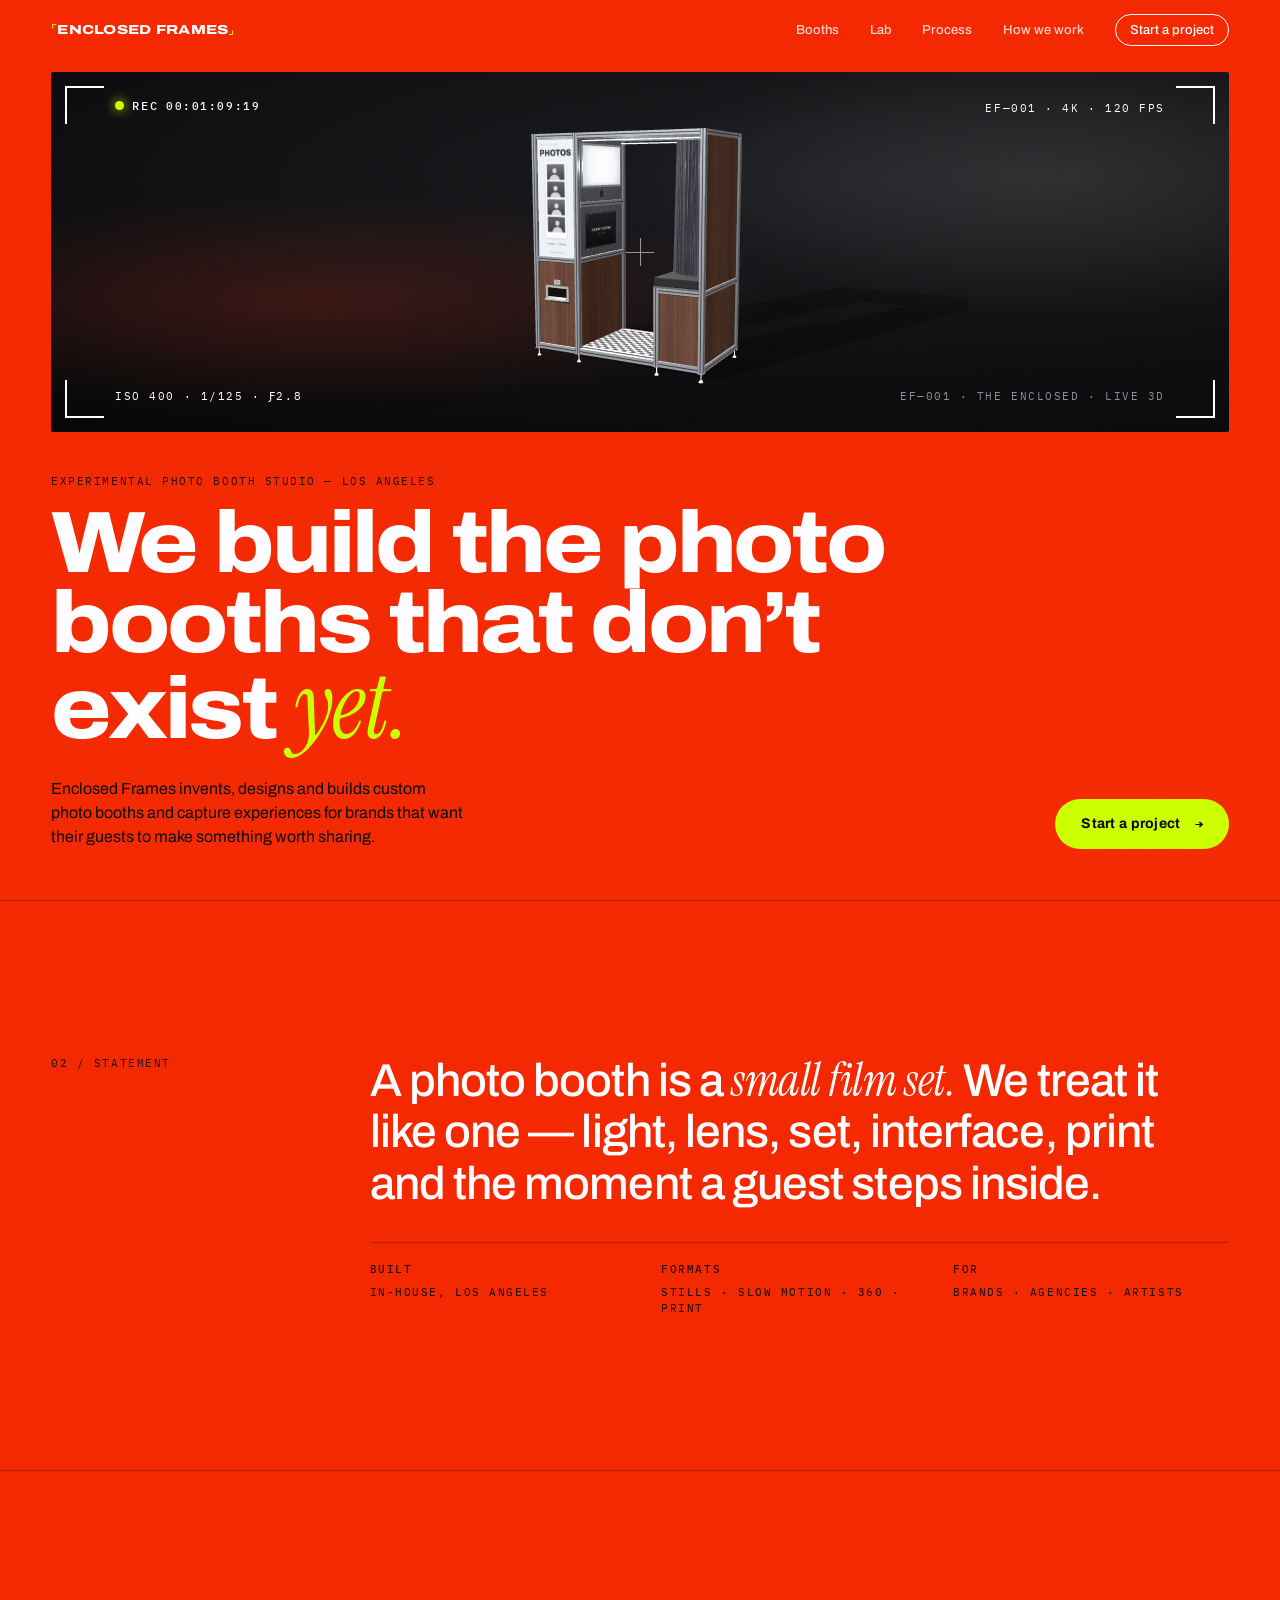
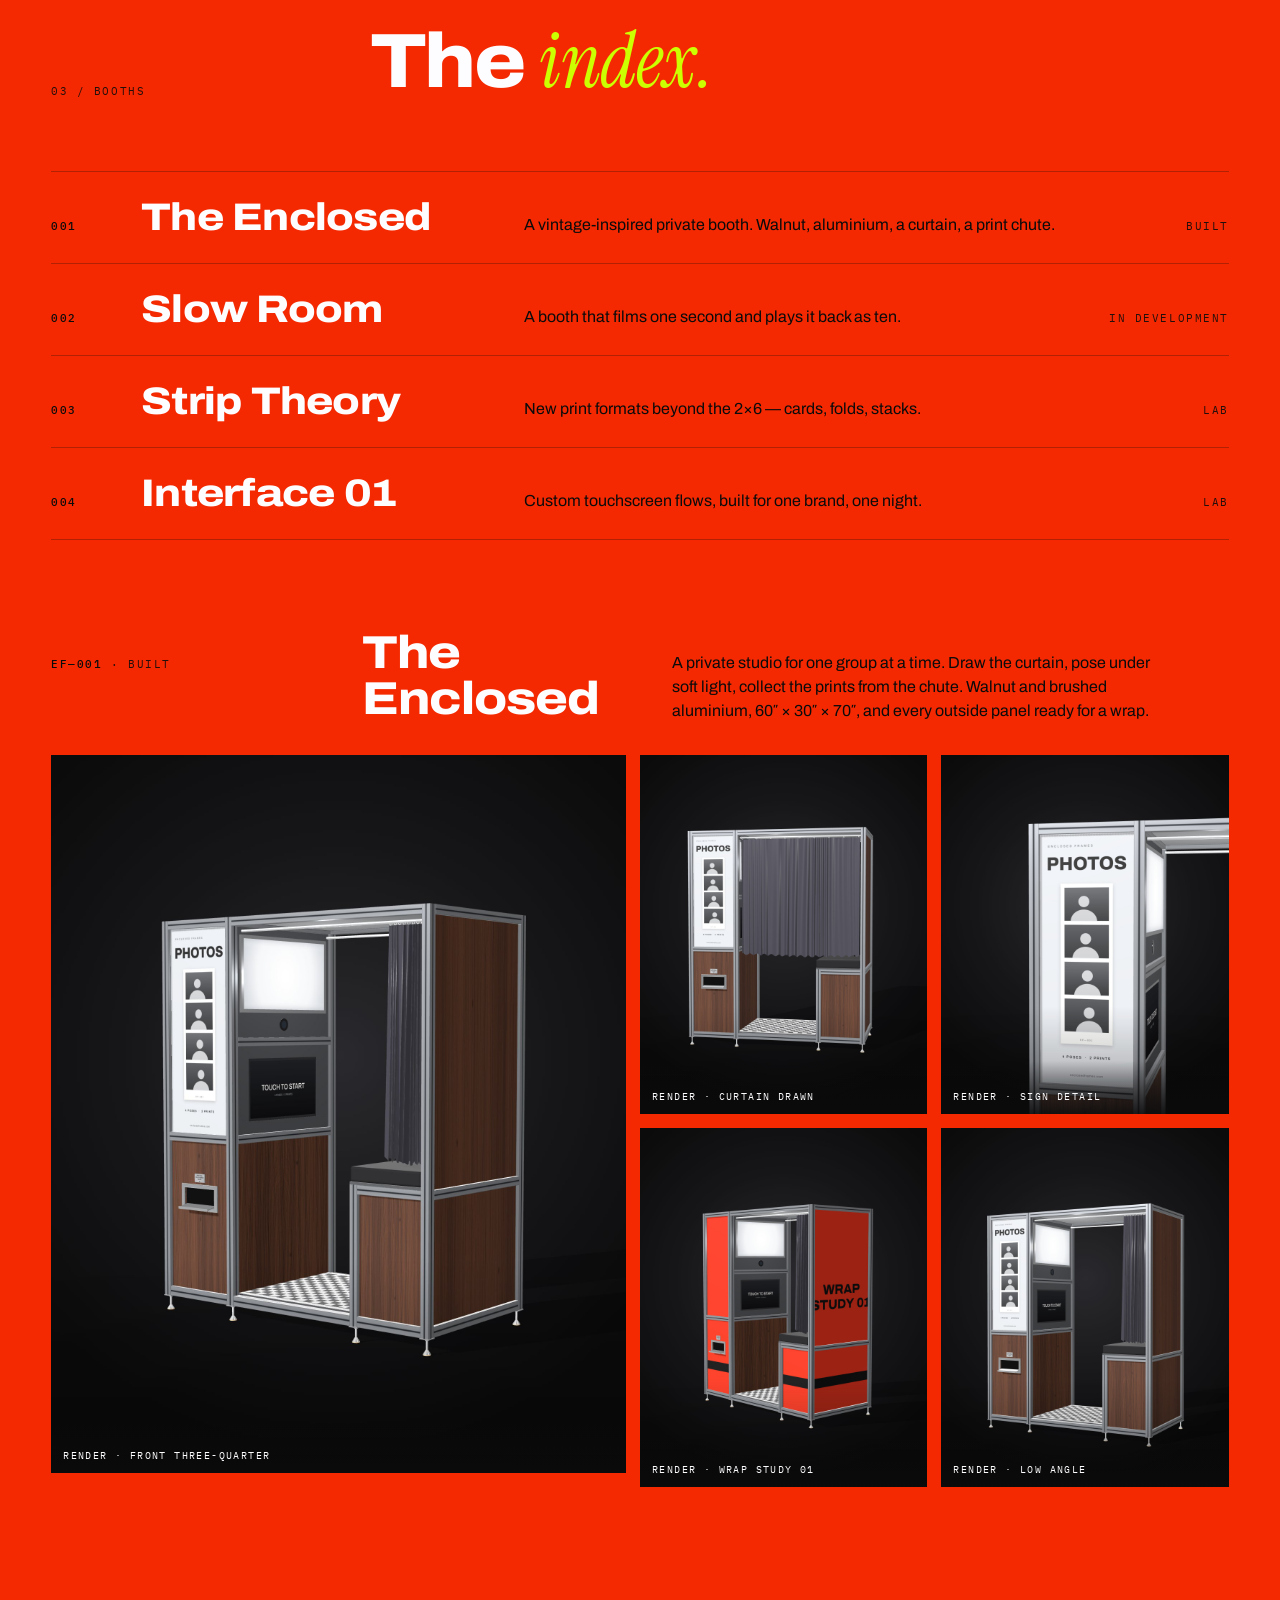
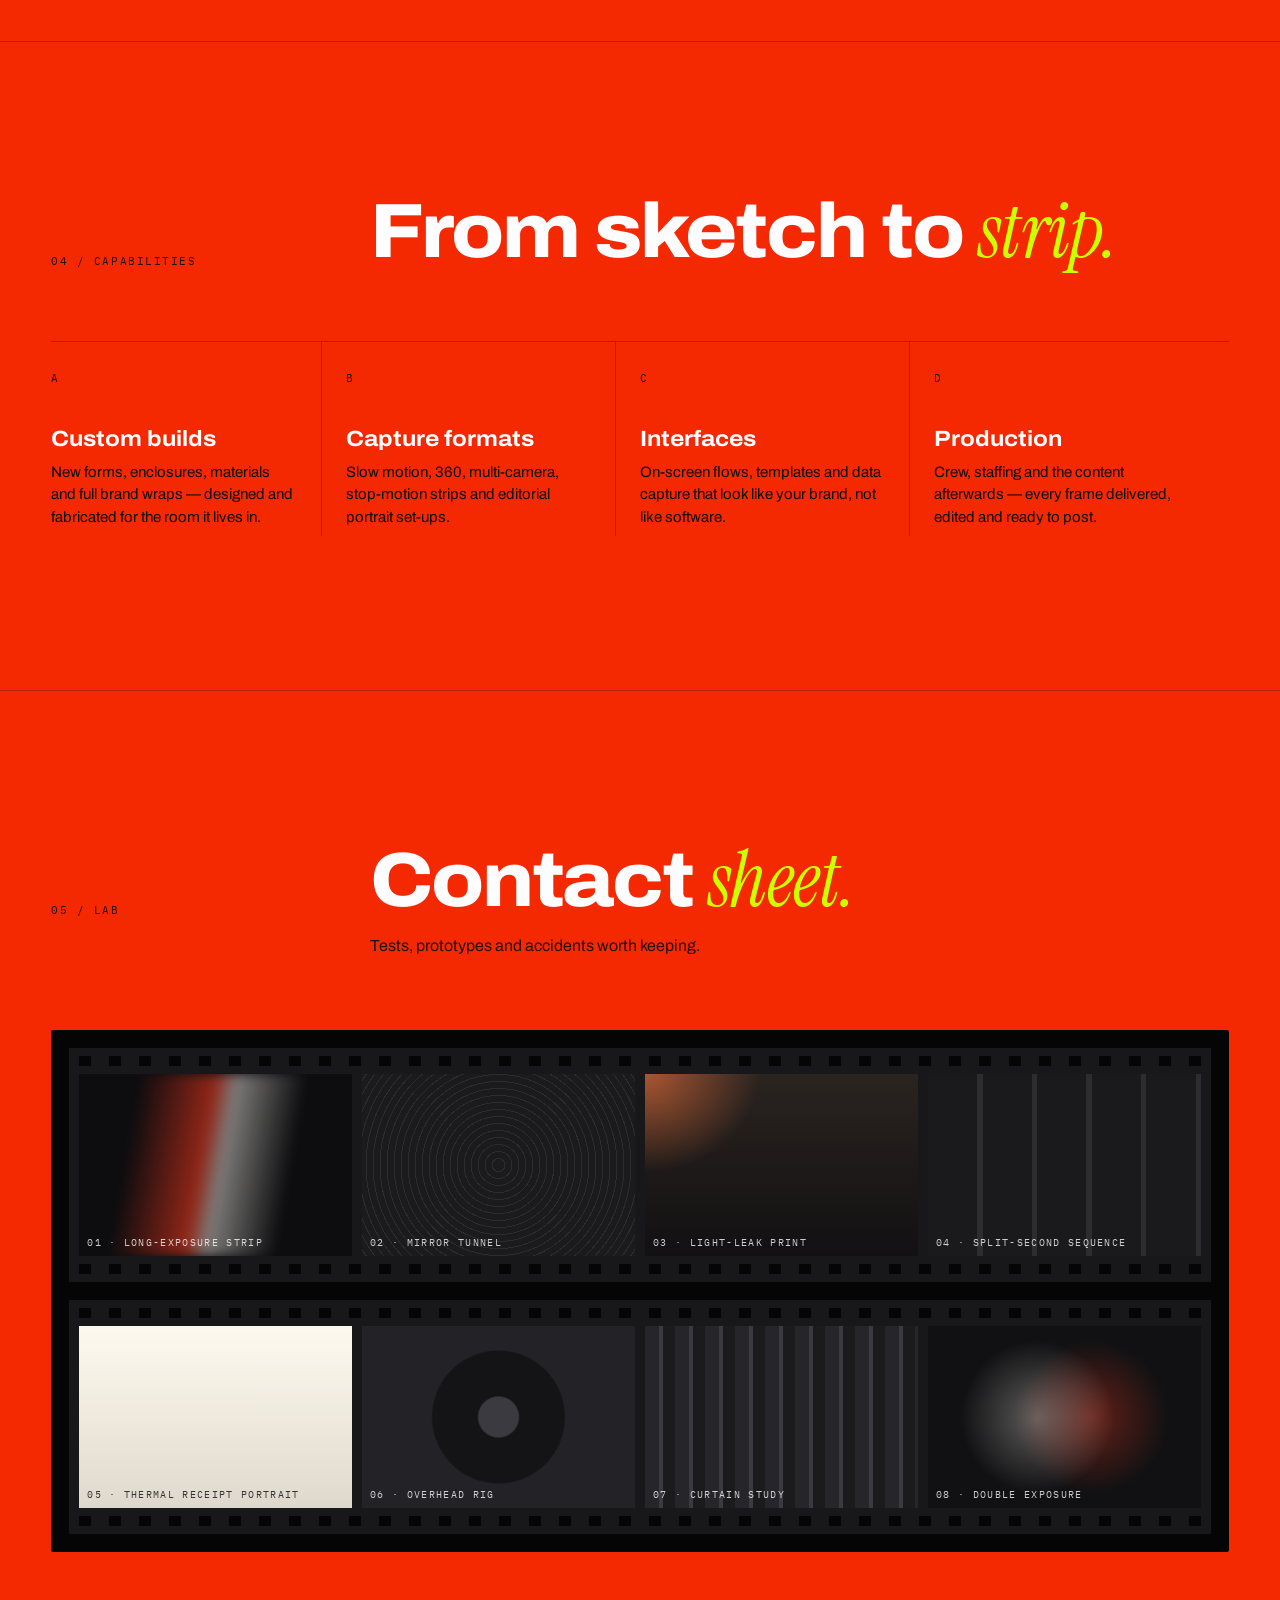
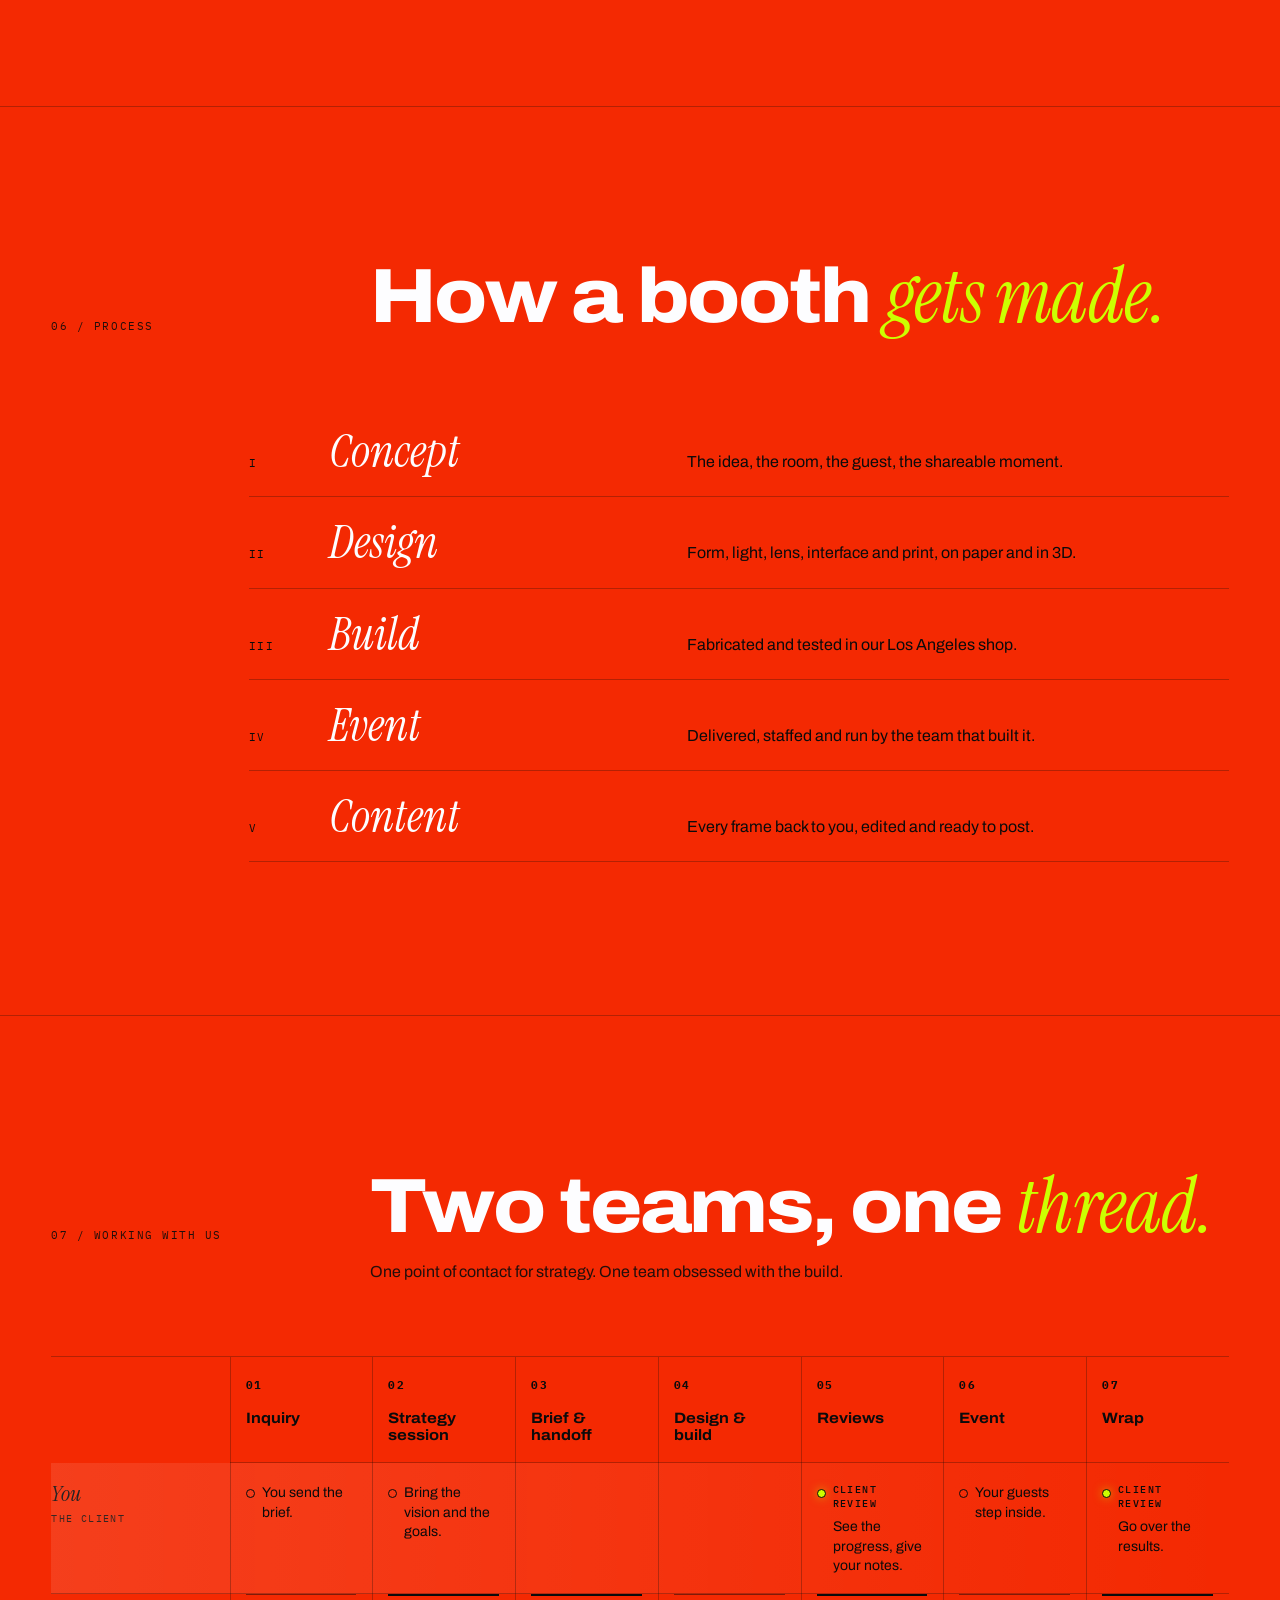
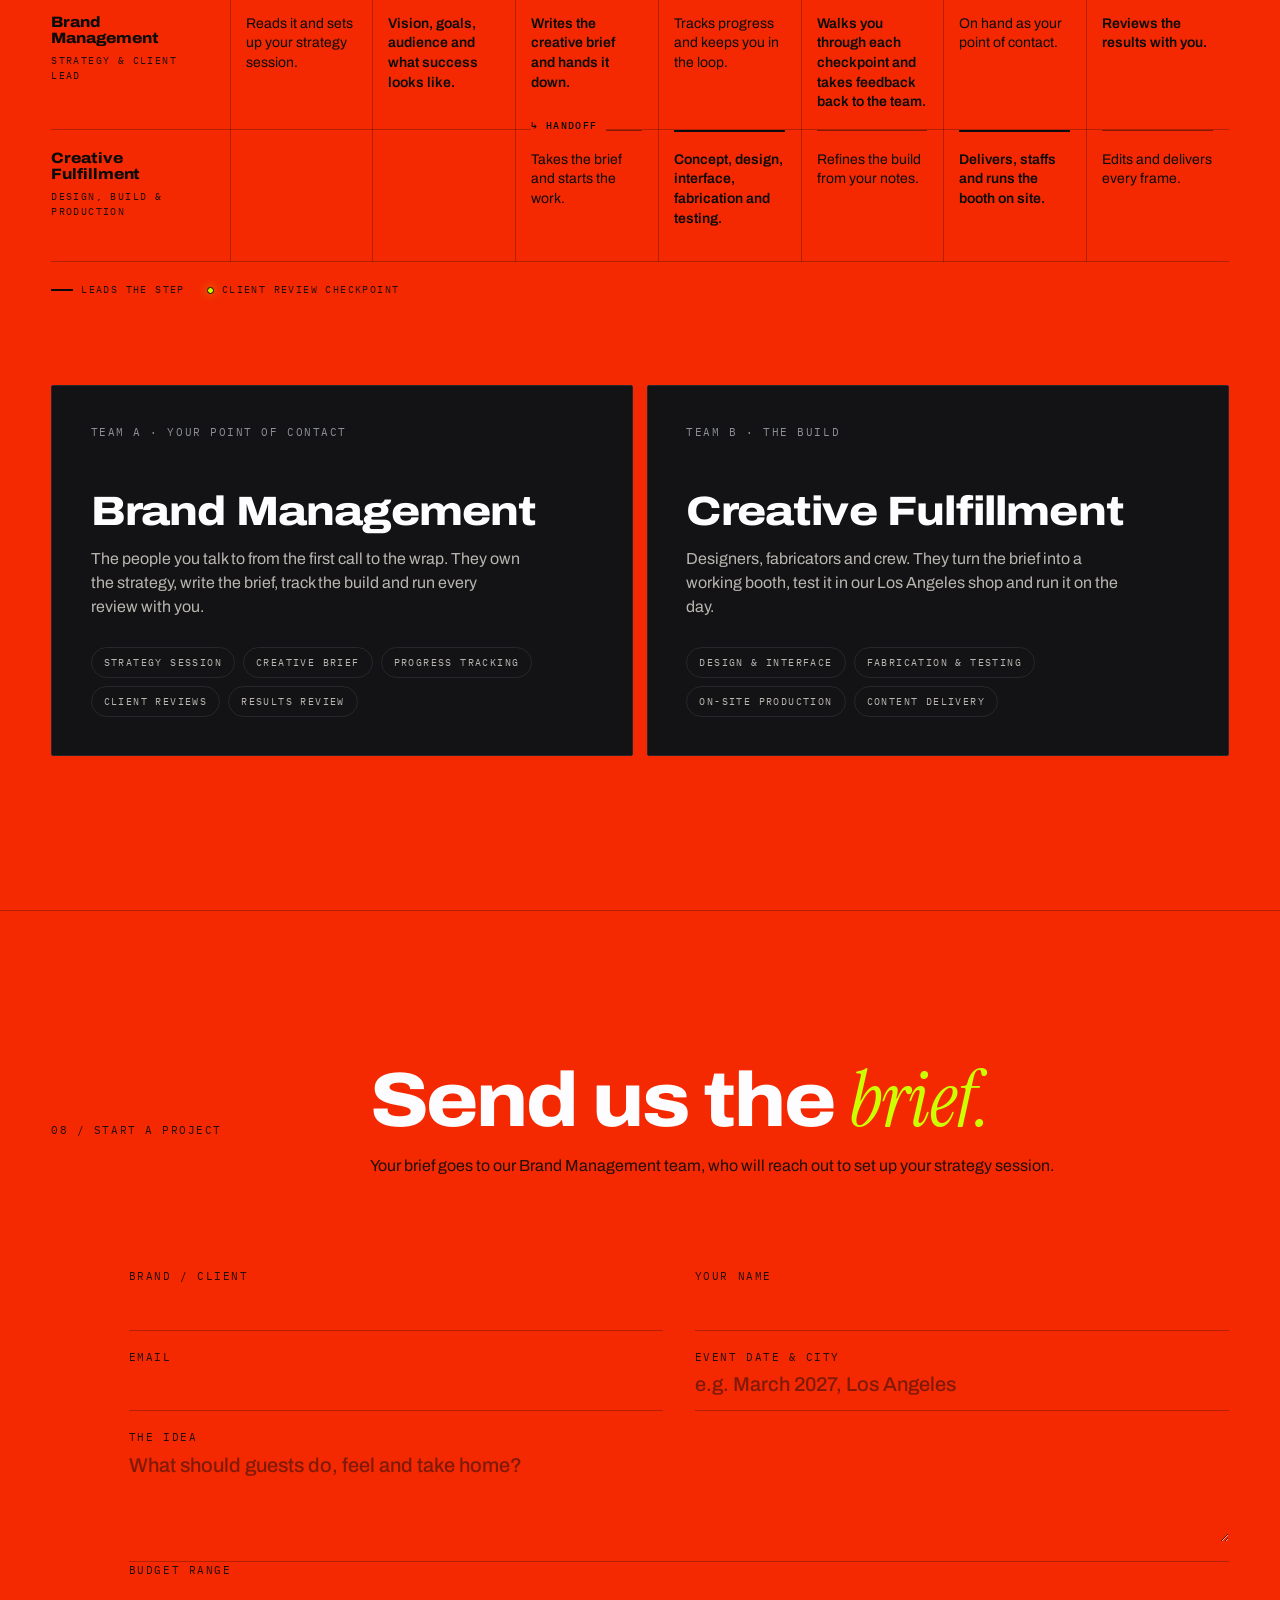
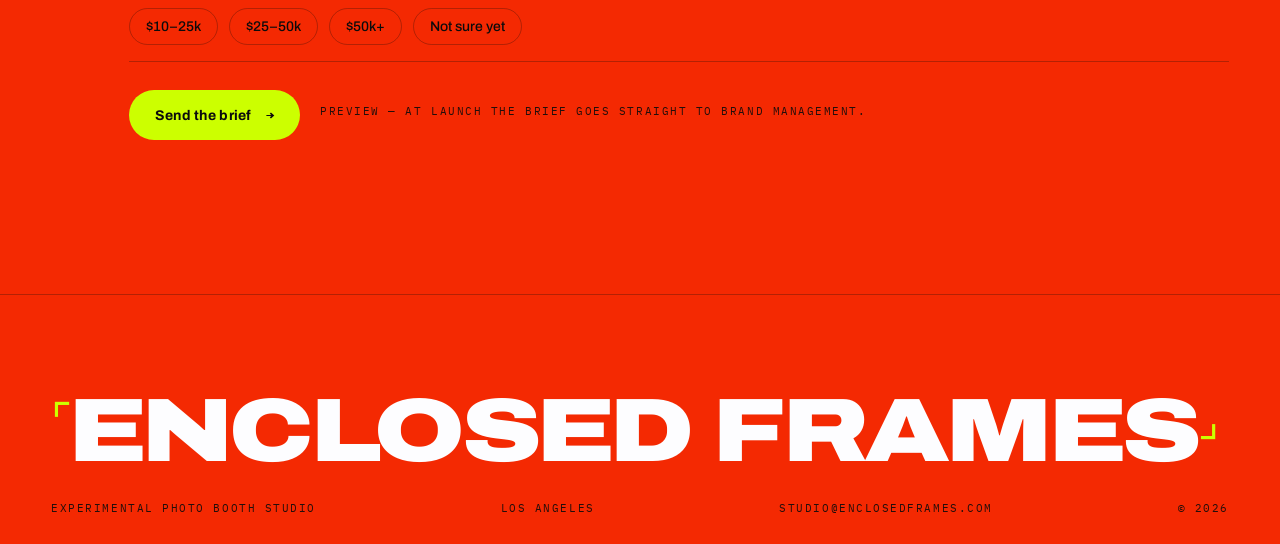
==== commit fc1c4df2: "Palette: Red Orange page, Snowy White display, Yellow Punk accent Page background #F42902; large typ" ====
--- a/index.html
+++ b/index.html
@@ -5,8 +5,8 @@
   <meta name="viewport" content="width=device-width, initial-scale=1, viewport-fit=cover">
   <title>Enclosed Frames — Experimental Photo Booth Studio</title>
   <meta name="description" content="Enclosed Frames is an experimental photo booth studio in Los Angeles. We invent, design and build photo booths that don't exist yet.">
-  <meta name="theme-color" content="#0B0B0C">
-  <meta name="color-scheme" content="dark">
+  <meta name="theme-color" content="#F42902">
+  <meta name="color-scheme" content="light">
   <meta property="og:title" content="Enclosed Frames — Experimental Photo Booth Studio">
   <meta property="og:description" content="We invent, design and build photo booths that don't exist yet.">
   <meta property="og:image" content="assets/renders/ef001-og.jpg">
--- a/styles.css
+++ b/styles.css
@@ -1,29 +1,38 @@
-/* Enclosed Frames — identity
-   Ink #0B0B0C · Paper #ECE9E3 · Aluminium #8C9096 · Line #26272A · Tally Red #FF3B1F (the camera's REC light: use sparingly)
+/* Enclosed Frames — identity (Nov 2026 palette)
+   Red Orange #F42902 (page) · Snowy White #FDFDFF (large type only: 4.0:1 on red) · Ink #0B0B0C (body/labels: 4.8:1 on red)
+   Yellow Punk #CCFF00 (accent: big italic word, buttons, REC dot, review markers — never small text on red: 3.5:1).
+   Dark "screen" panels (.vf .sheet .fe .team) switch back to light-on-ink via local variables.
    Archivo (wide, heavy) for display · Instrument Serif italic for one word per headline · IBM Plex Mono for slate/timecode labels.
    Brand device: viewfinder crop brackets ⌜ ⌟. */
 :root {
-  --ink: #0B0B0C; --ink-2: #131315; --paper: #ECE9E3; --alu: #8C9096; --line: #26272A; --tally: #FF3B1F;
+  --red: #F42902; --white: #FDFDFF; --punk: #CCFF00; --ink: #0B0B0C; --ink-2: #131315;
+  --bg: var(--red); --fg: var(--white);                 /* page + large type */
+  --paper: var(--ink); --body: var(--ink);              /* strong small text + body copy on red */
+  --alu: rgba(11,11,12,.9); --line: rgba(11,11,12,.28); /* labels + hairlines on red */
+  --tally: var(--punk);                                 /* the accent (kept name: it's the REC light) */
   --sans: 'Archivo', 'Helvetica Neue', Arial, sans-serif; --serif: 'Instrument Serif', Georgia, serif; --mono: 'IBM Plex Mono', ui-monospace, monospace;
   --pad: clamp(16px, 4vw, 56px);
 }
 * { box-sizing: border-box; margin: 0; padding: 0; }
 html { scroll-behavior: smooth; -webkit-text-size-adjust: 100%; }
-body { background: var(--ink); color: var(--paper); font: 400 16px/1.5 var(--sans); -webkit-font-smoothing: antialiased; overflow-x: hidden; }
+body { background: var(--bg); color: var(--fg); font: 400 16px/1.5 var(--sans); -webkit-font-smoothing: antialiased; overflow-x: hidden; }
 a { color: inherit; text-decoration: none; }
 .mono { font-family: var(--mono); font-size: 11px; letter-spacing: .14em; text-transform: uppercase; }
 em { font-family: var(--serif); font-style: italic; font-weight: 400; letter-spacing: -.01em; }
 .br { color: var(--tally); font-family: var(--mono); font-weight: 400; }
 
+/* dark "screen" panels keep light-on-ink colours */
+.vf, .sheet, .fe, .team { --paper: var(--white); --alu: #8C9096; --body: #B9B6B0; --line: #26272A; color: var(--white); }
+
 /* film grain over everything */
-body::after { content: ''; position: fixed; inset: 0; pointer-events: none; z-index: 50; opacity: .07; mix-blend-mode: screen;
+body::after { content: ''; position: fixed; inset: 0; pointer-events: none; z-index: 50; opacity: .06; mix-blend-mode: soft-light;
   background-image: url("data:image/svg+xml,%3Csvg xmlns='http://www.w3.org/2000/svg' width='160' height='160'%3E%3Cfilter id='n'%3E%3CfeTurbulence type='fractalNoise' baseFrequency='.9' numOctaves='3' stitchTiles='stitch'/%3E%3C/filter%3E%3Crect width='100%25' height='100%25' filter='url(%23n)'/%3E%3C/svg%3E"); }
 
 /* top bar */
 .top { position: fixed; z-index: 40; inset: 0 0 auto; display: flex; justify-content: space-between; align-items: center; gap: 16px;
-  padding: calc(14px + env(safe-area-inset-top)) var(--pad) 14px; mix-blend-mode: difference; }
+  padding: calc(14px + env(safe-area-inset-top)) var(--pad) 14px; color: var(--fg);
+  background: rgba(244,41,2,.9); backdrop-filter: blur(10px); -webkit-backdrop-filter: blur(10px); }
 .mark { font: 800 13px/1 var(--sans); font-stretch: 125%; letter-spacing: .02em; text-transform: uppercase; white-space: nowrap; }
-.mark .br { mix-blend-mode: normal; }
 nav { display: flex; gap: clamp(12px, 2.4vw, 32px); align-items: center; font: 500 13px var(--sans); }
 nav a:not(.cta) { opacity: .8; } nav a:hover { opacity: 1; }
 nav .cta { border: 1px solid currentColor; padding: 8px 14px; border-radius: 999px; }
@@ -56,7 +65,7 @@
 h1 { font: 800 clamp(40px, 6.8vw, 116px)/.92 var(--sans); font-stretch: 112%; letter-spacing: -.035em; text-transform: none; max-width: 14ch; }
 h1 em { color: var(--tally); font-size: 1.08em; }
 .hero-foot { display: flex; justify-content: space-between; align-items: end; gap: 24px; margin-top: clamp(18px, 3vh, 32px); flex-wrap: wrap; }
-.hero-foot p { max-width: 46ch; color: #C9C6C0; font-size: clamp(15px, 1.25vw, 18px); }
+.hero-foot p { max-width: 46ch; color: var(--body); font-size: clamp(15px, 1.25vw, 18px); }
 .btn { display: inline-flex; align-items: center; gap: 14px; background: var(--tally); color: var(--ink); padding: 16px 26px; border: 0; border-radius: 999px;
   font: 700 14px var(--sans); letter-spacing: .02em; cursor: pointer; transition: gap .25s, transform .25s; }
 .btn:hover { gap: 22px; } .btn span { font-family: var(--mono); }
@@ -73,25 +82,25 @@
 /* statement */
 .statement { display: grid; grid-template-columns: minmax(0, 1fr) minmax(0, 3fr); gap: 32px; }
 .statement .big { font: 500 clamp(26px, 3.6vw, 54px)/1.12 var(--sans); letter-spacing: -.02em; }
-.statement .big em { color: var(--paper); }
-.facts { grid-column: 2; list-style: none; display: grid; grid-template-columns: repeat(3, minmax(0, 1fr)); gap: 16px; border-top: 1px solid var(--line); padding-top: 18px; color: #C9C6C0; }
+.statement .big em { color: var(--fg); }
+.facts { grid-column: 2; list-style: none; display: grid; grid-template-columns: repeat(3, minmax(0, 1fr)); gap: 16px; border-top: 1px solid var(--line); padding-top: 18px; color: var(--body); }
 .facts b { display: block; color: var(--alu); font-weight: 500; margin-bottom: 6px; }
 @media (max-width: 720px) { .statement { grid-template-columns: 1fr; } .facts { grid-column: 1; grid-template-columns: 1fr; } }
 
 /* booths index */
 .index { list-style: none; border-top: 1px solid var(--line); }
 .index li { display: grid; grid-template-columns: 70px minmax(0, 2fr) minmax(0, 3fr) 140px; gap: 20px; align-items: baseline; padding: 26px 0; border-bottom: 1px solid var(--line); transition: padding .3s, background .3s; }
-.index li:hover { padding-left: 14px; background: linear-gradient(90deg, rgba(255,59,31,.06), transparent 60%); }
-.index .n { color: var(--tally); } .index .t { font: 800 clamp(24px, 3vw, 44px)/1 var(--sans); font-stretch: 115%; letter-spacing: -.02em; }
-.index .d { color: #B9B6B0; } .index .s { color: var(--alu); text-align: right; }
+.index li:hover { padding-left: 14px; background: linear-gradient(90deg, rgba(11,11,12,.07), transparent 60%); }
+.index .n { color: var(--paper); font-weight: 500; } .index .t { font: 800 clamp(24px, 3vw, 44px)/1 var(--sans); font-stretch: 115%; letter-spacing: -.02em; }
+.index .d { color: var(--body); } .index .s { color: var(--alu); text-align: right; }
 @media (max-width: 720px) { .index li { grid-template-columns: 48px 1fr; } .index .d { grid-column: 2; } .index .s { grid-column: 2; text-align: left; } }
 
 /* EF—001 feature: renders in an editorial grid (1 large + 4) */
 .feature { display: grid; grid-template-columns: minmax(0, 2fr) minmax(0, 1fr) minmax(0, 1fr); gap: 14px; align-items: start; margin-top: clamp(48px, 7vw, 96px); }
 .feature-head { grid-column: 1 / -1; display: grid; grid-template-columns: minmax(0, 1fr) minmax(0, 1fr) minmax(0, 2fr); gap: 16px 32px; align-items: baseline; margin-bottom: 18px; }
-.feature-head .mono { color: var(--alu); } .feature-head .n { color: var(--tally); }
+.feature-head .mono { color: var(--alu); } .feature-head .n { color: var(--paper); font-weight: 500; }
 .feature-head h3 { font: 800 clamp(30px, 3.6vw, 56px)/1 var(--sans); font-stretch: 115%; letter-spacing: -.02em; }
-.feature-head p:last-child { color: #B9B6B0; max-width: 56ch; }
+.feature-head p:last-child { color: var(--body); max-width: 56ch; }
 .fe { position: relative; overflow: hidden; background: var(--ink-2); }
 .fe img { display: block; width: 100%; height: 100%; object-fit: cover; aspect-ratio: 4 / 5; transition: transform 1.2s cubic-bezier(.2,.7,.2,1); }
 .fe:hover img { transform: scale(1.035); }
@@ -108,8 +117,8 @@
 .caps .grid { display: grid; grid-template-columns: repeat(4, minmax(0, 1fr)); border-top: 1px solid var(--line); }
 .caps article { padding: 28px 24px 8px 0; border-right: 1px solid var(--line); margin-right: 24px; }
 .caps article:last-child { border-right: 0; }
-.caps article .mono { color: var(--tally); margin-bottom: 40px; }
-.caps h3 { font: 700 22px var(--sans); font-stretch: 110%; margin-bottom: 10px; } .caps article p:not(.mono) { color: #B9B6B0; font-size: 15px; }
+.caps article .mono { color: var(--paper); margin-bottom: 40px; }
+.caps h3 { font: 700 22px var(--sans); font-stretch: 110%; margin-bottom: 10px; } .caps article p:not(.mono) { color: var(--body); font-size: 15px; }
 @media (max-width: 900px) { .caps .grid { grid-template-columns: repeat(2, minmax(0, 1fr)); } .caps article:nth-child(2) { border-right: 0; } }
 @media (max-width: 560px) { .caps .grid { grid-template-columns: 1fr; } .caps article { border-right: 0; border-bottom: 1px solid var(--line); margin-right: 0; padding-bottom: 24px; } .caps article .mono { margin-bottom: 16px; } }
 
@@ -136,9 +145,9 @@
 /* process: film credits */
 .credits { list-style: none; max-width: 980px; margin-left: auto; }
 .credits li { display: grid; grid-template-columns: 60px minmax(0, 1fr) minmax(0, 1.6fr); gap: 20px; align-items: baseline; padding: 22px 0; border-bottom: 1px solid var(--line); }
-.credits li .mono { color: var(--tally); }
+.credits li .mono { color: var(--paper); }
 .credits b { font: 400 clamp(30px, 3.6vw, 52px)/1 var(--serif); font-style: italic; }
-.credits li > span:last-child { color: #B9B6B0; }
+.credits li > span:last-child { color: var(--body); }
 @media (max-width: 720px) { .credits li { grid-template-columns: 40px 1fr; } .credits li > span:last-child { grid-column: 2; } }
 
 /* working with us: swimlane (steps = columns, lanes = rows) */
@@ -148,36 +157,36 @@
 .steps li { display: contents; }
 .lane-you { grid-row: 2; } .lane-bm { grid-row: 3; } .lane-cf { grid-row: 4; }
 .lane-bg { grid-column: 1 / -1; border-bottom: 1px solid var(--line); }
-.lane-bg.lane-you { background: linear-gradient(90deg, rgba(236,233,227,.025), transparent); }
+.lane-bg.lane-you { background: linear-gradient(90deg, rgba(253,253,255,.1), transparent); }
 .lane-label { grid-column: 1; padding: 20px 20px 18px 0; color: var(--alu); font-size: 10px; align-self: start; }
 .lane-label b { display: block; font: 800 15px/1.1 var(--sans); font-stretch: 112%; letter-spacing: -.005em; text-transform: none; color: var(--paper); margin-bottom: 6px; }
 .lane-you b { font: 400 22px/1 var(--serif); font-style: italic; }
 .col { grid-column: var(--s); grid-row: 1 / -1; border-left: 1px solid var(--line); transition: background .4s; }
-.steps li:hover .col { background: rgba(236,233,227,.025); }
-.st { grid-column: var(--s); grid-row: 1; padding: 22px 16px 18px; font: 700 15px/1.15 var(--sans); font-stretch: 110%; border-bottom: 1px solid var(--line); }
-.st .mono { display: block; color: var(--tally); margin-bottom: 18px; }
-.cell { grid-column: var(--s); position: relative; padding: 20px 16px 18px; color: #B9B6B0; font-size: 14px; line-height: 1.4; }
+.steps li:hover .col { background: rgba(11,11,12,.05); }
+.st { grid-column: var(--s); grid-row: 1; padding: 22px 16px 18px; color: var(--paper); font: 700 15px/1.15 var(--sans); font-stretch: 110%; border-bottom: 1px solid var(--line); }
+.st .mono { display: block; color: var(--paper); margin-bottom: 18px; }
+.cell { grid-column: var(--s); position: relative; padding: 20px 16px 18px; color: var(--body); font-size: 14px; line-height: 1.4; }
 .cell.you { grid-row: 2; } .cell.bm { grid-row: 3; } .cell.cf { grid-row: 4; }
 .cell::before { content: ''; position: absolute; left: 16px; right: 16px; top: 0; height: 1px; background: var(--alu); opacity: .55; }
-.cell.lead { color: var(--paper); } .cell.lead::before { height: 2px; background: var(--paper); opacity: 1; }
+.cell.lead { color: var(--paper); font-weight: 600; } .cell.lead::before { height: 2px; background: var(--paper); opacity: 1; }
 .cell.you::before { display: none; }
 .cell.you { padding-left: 32px; } .cell.you::after { content: ''; position: absolute; left: 16px; top: 26px; width: 7px; height: 7px; border-radius: 50%; border: 1px solid var(--paper); }
-.cell.review::after { background: var(--tally); border-color: var(--tally); box-shadow: 0 0 10px rgba(255,59,31,.6); }
-.flag { display: block; color: var(--tally); font-size: 10px; margin-bottom: 6px; }
-.cell.handoff::after { content: '↳ Handoff'; position: absolute; left: 16px; top: -11px; padding-right: 8px; background: var(--ink);
+.cell.review::after { background: var(--tally); border-color: var(--ink); box-shadow: 0 0 10px rgba(204,255,0,.5); }
+.flag { display: block; color: var(--paper); font-weight: 500; font-size: 10px; margin-bottom: 6px; }
+.cell.handoff::after { content: '↳ Handoff'; position: absolute; left: 16px; top: -11px; padding-right: 8px; background: var(--bg);
   font: 500 10px var(--mono); letter-spacing: .14em; text-transform: uppercase; color: var(--paper); }
 .who { position: absolute; width: 1px; height: 1px; overflow: hidden; clip: rect(0 0 0 0); white-space: nowrap; }   /* lane name for screen readers; shown on small screens */
 .legend { display: flex; flex-wrap: wrap; align-items: center; gap: 10px 22px; margin-top: 20px; color: var(--alu); font-size: 10px; }
 .k { display: inline-block; vertical-align: middle; margin-right: 8px; }
 .k-lead { width: 22px; height: 2px; background: var(--paper); }
-.k-review { width: 7px; height: 7px; border-radius: 50%; background: var(--tally); box-shadow: 0 0 10px rgba(255,59,31,.6); }
+.k-review { width: 7px; height: 7px; border-radius: 50%; background: var(--tally); border: 1px solid var(--ink); box-shadow: 0 0 10px rgba(204,255,0,.5); }
 .teams { display: grid; grid-template-columns: repeat(2, minmax(0, 1fr)); gap: 14px; margin-top: clamp(48px, 7vw, 88px); }
 .team { background: var(--ink-2); border: 1px solid var(--line); border-radius: 2px; padding: clamp(24px, 3vw, 40px); display: flex; flex-direction: column; }
 .team > p.mono { color: var(--alu); margin-bottom: clamp(28px, 4vw, 56px); }
 .team h3 { font: 800 clamp(28px, 3.2vw, 48px)/1 var(--sans); font-stretch: 115%; letter-spacing: -.02em; margin-bottom: 14px; }
-.team > p:not(.mono) { color: #B9B6B0; max-width: 48ch; }
+.team > p:not(.mono) { color: var(--body); max-width: 48ch; }
 .team ul { list-style: none; margin-top: auto; padding-top: 28px; display: flex; flex-wrap: wrap; gap: 8px; font-size: 10px; }
-.team li { border: 1px solid var(--line); border-radius: 999px; padding: 7px 12px; color: #C9C6C0; }
+.team li { border: 1px solid var(--line); border-radius: 999px; padding: 7px 12px; color: var(--body); }
 @media (max-width: 1000px) {
   /* vertical timeline: one entry per step, each part tagged with its team */
   .lanes { display: block; border-top: 0; }
@@ -185,7 +194,7 @@
   .steps { display: block; position: relative; padding-left: 28px; }
   .steps::before { content: ''; position: absolute; left: 4px; top: 8px; bottom: 8px; width: 1px; background: var(--line); }
   .steps li { display: block; position: relative; padding-bottom: 34px; }
-  .steps li::before { content: ''; position: absolute; left: -28px; top: 4px; width: 9px; height: 9px; border-radius: 50%; background: var(--ink); border: 1px solid var(--alu); }
+  .steps li::before { content: ''; position: absolute; left: -28px; top: 4px; width: 9px; height: 9px; border-radius: 50%; background: var(--bg); border: 1px solid var(--alu); }
   .st { padding: 0 0 12px; border-bottom: 0; font-size: 22px; display: flex; align-items: baseline; gap: 12px; }
   .st .mono { display: inline; margin: 0; }
   .cell { padding: 12px 0 12px 0; border-top: 1px solid var(--line); }
@@ -204,13 +213,13 @@
 .callsheet .wide { grid-column: 1 / -1; }
 .callsheet .mono, .callsheet legend { display: block; color: var(--alu); margin-bottom: 8px; }
 .callsheet input:not([type=radio]), .callsheet textarea { width: 100%; background: transparent; border: 0; color: var(--paper); font: 500 20px var(--sans); outline: none; resize: vertical; }
-.callsheet input::placeholder, .callsheet textarea::placeholder { color: #55565B; }
-.callsheet label:focus-within { border-bottom-color: var(--tally); }
+.callsheet input::placeholder, .callsheet textarea::placeholder { color: rgba(11,11,12,.5); }
+.callsheet label:focus-within { border-bottom-color: var(--ink); }
 .chip { display: inline-block !important; border: 0 !important; padding: 0 !important; margin: 4px 8px 4px 0; cursor: pointer; }
 .chip input { position: absolute; opacity: 0; }
-.chip span { display: inline-block; padding: 10px 16px; border: 1px solid var(--line); border-radius: 999px; font: 500 14px var(--sans); }
-.chip input:checked + span { background: var(--paper); color: var(--ink); border-color: var(--paper); }
-.chip input:focus-visible + span { outline: 2px solid var(--tally); outline-offset: 2px; }
+.chip span { display: inline-block; padding: 10px 16px; border: 1px solid var(--line); border-radius: 999px; color: var(--paper); font: 500 14px var(--sans); }
+.chip input:checked + span { background: var(--ink); color: var(--punk); border-color: var(--ink); }
+.chip input:focus-visible + span { outline: 2px solid var(--ink); outline-offset: 2px; }
 .send { display: flex; align-items: center; gap: 20px; flex-wrap: wrap; padding-top: 28px; border: 0 !important; }
 .note { color: var(--alu); }
 @media (max-width: 720px) { .callsheet { grid-template-columns: 1fr; } }
@@ -220,12 +229,12 @@
 .wordmark { font: 900 clamp(32px, 7.4vw, 170px)/.9 var(--sans); font-stretch: 125%; letter-spacing: -.04em; text-transform: uppercase; white-space: nowrap; overflow: hidden; }
 .wordmark .br { font-size: .5em; vertical-align: .55em; }
 .foot-row { display: flex; flex-wrap: wrap; justify-content: space-between; gap: 12px 24px; margin-top: 28px; color: var(--alu); }
-.foot-row a:hover { color: var(--tally); }
+.foot-row a:hover { color: var(--fg); }
 
 /* reveal on scroll */
 .reveal { opacity: 0; transform: translateY(28px); transition: opacity .9s ease, transform .9s cubic-bezier(.2,.7,.2,1); }
 .reveal.in { opacity: 1; transform: none; }
-:focus-visible { outline: 2px solid var(--tally); outline-offset: 3px; }
+:focus-visible { outline: 2px solid var(--ink); outline-offset: 3px; }
 @media (prefers-reduced-motion: reduce) {
   html { scroll-behavior: auto; } .reveal { opacity: 1; transform: none; transition: none; }
   .vf-media::before, .rec { animation: none; }
